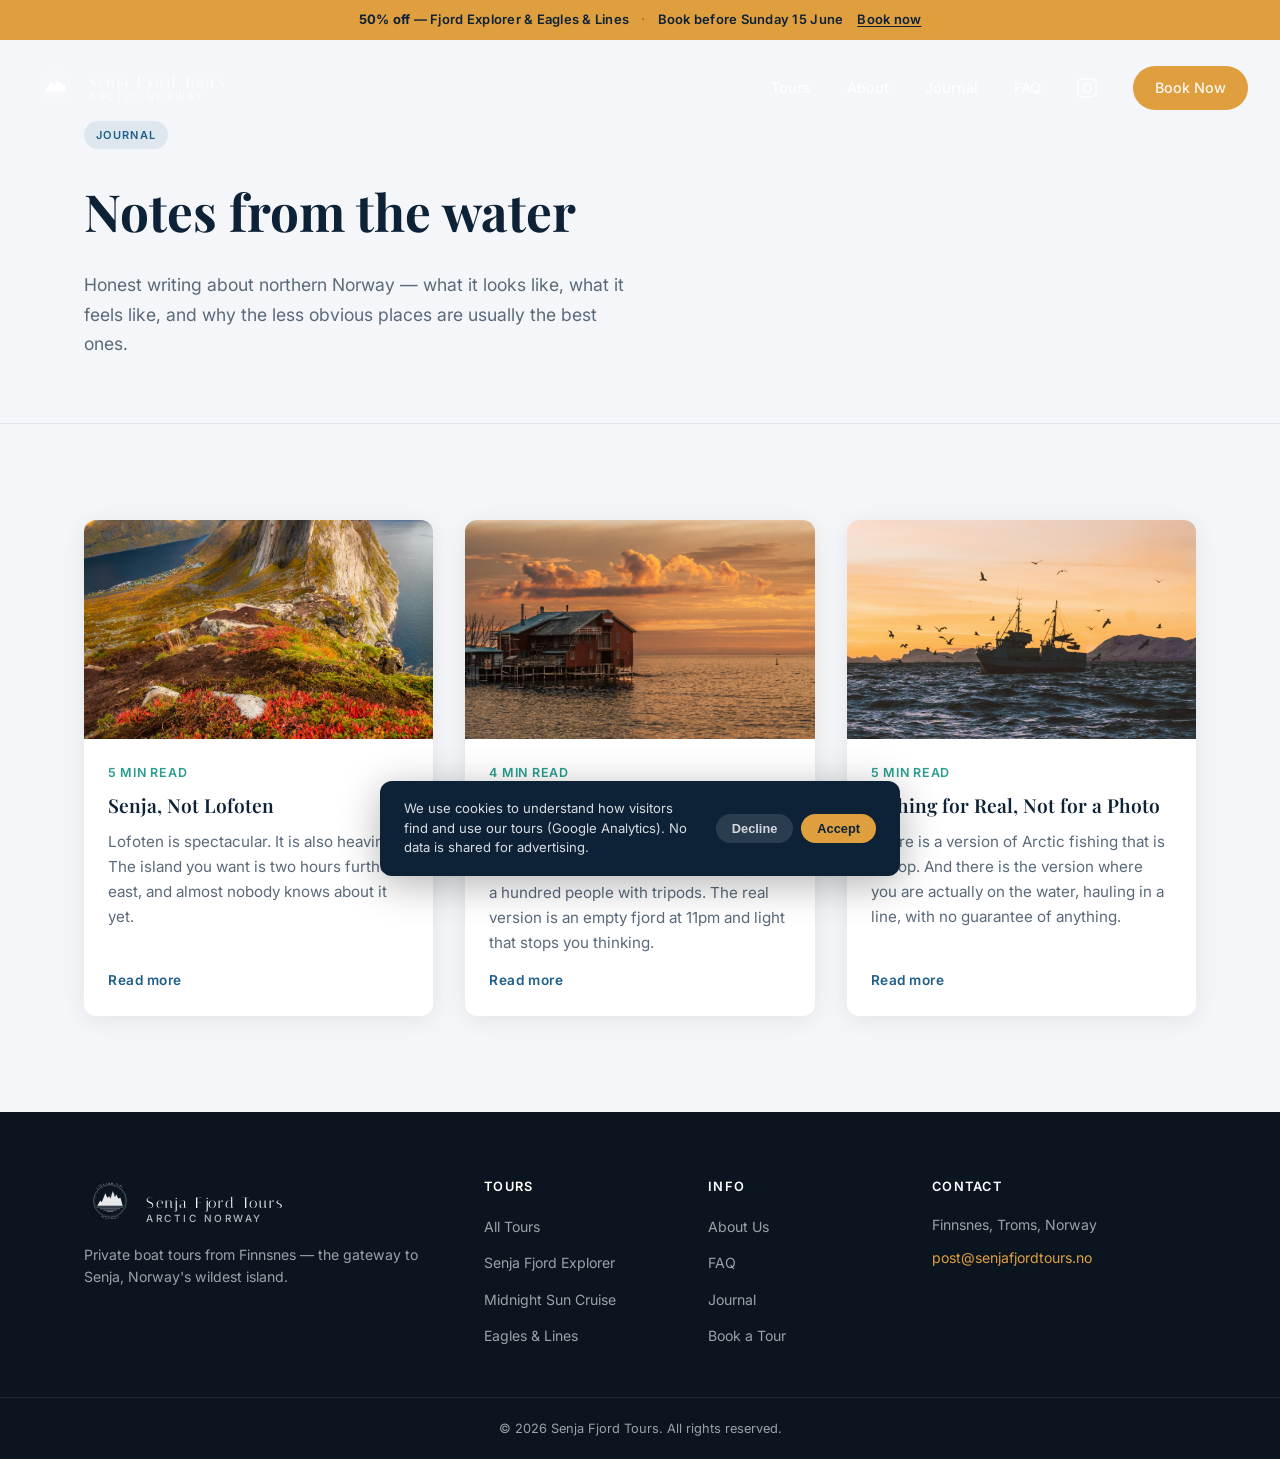
==== blog/index.html @ 126240e9 "CAMPAIGN" ====
<!DOCTYPE html>
<html lang="en">
<head>
  <meta charset="UTF-8" />
  <meta name="viewport" content="width=device-width, initial-scale=1.0" />

  <script async src="https://www.googletagmanager.com/gtag/js?id=G-XXXXXXXXXX"></script>
  <script>
    window.dataLayer = window.dataLayer || [];
    function gtag(){dataLayer.push(arguments);}
    gtag('consent', 'default', { analytics_storage: 'denied' });
    gtag('js', new Date());
    gtag('config', 'G-XXXXXXXXXX');
    gtag('config', 'AW-18098716956');
  </script>

  <title>Journal — Senja Fjord Tours</title>
  <meta name="description" content="Notes from the water. Honest writing about northern Norway — what it looks like, what it feels like, and why the less obvious places are often the best ones." />
  <link rel="canonical" href="https://www.senjafjordtours.no/blog/" />

  <meta property="og:type"        content="website" />
  <meta property="og:site_name"   content="Senja Fjord Tours" />
  <meta property="og:url"         content="https://www.senjafjordtours.no/blog/" />
  <meta property="og:title"       content="Journal — Senja Fjord Tours" />
  <meta property="og:description" content="Notes from the water. Honest writing about northern Norway and why the less obvious places are often the best ones." />
  <meta property="og:image"       content="https://www.senjafjordtours.no/images/samuele-bertoli-p_Hf6WlgKEE-unsplash.jpg" />

  <script type="application/ld+json">
  {
    "@context": "https://schema.org",
    "@graph": [
      {
        "@type": "Blog",
        "name": "Senja Fjord Tours Journal",
        "description": "Notes from the water. Honest writing about northern Norway — what it looks like, what it feels like, and why the less obvious places are often the best ones.",
        "url": "https://www.senjafjordtours.no/blog/",
        "publisher": { "@type": "Organization", "name": "Senja Fjord Tours", "url": "https://www.senjafjordtours.no", "logo": { "@type": "ImageObject", "url": "https://www.senjafjordtours.no/images/logo_assets/logo_emblem.png" } }
      },
      {
        "@type": "WebPage",
        "url": "https://www.senjafjordtours.no/blog/",
        "name": "Journal — Senja Fjord Tours",
        "datePublished": "2026-06-05",
        "dateModified": "2026-06-05"
      },
      {
        "@type": "BreadcrumbList",
        "itemListElement": [
          { "@type": "ListItem", "position": 1, "name": "Home", "item": "https://www.senjafjordtours.no/" },
          { "@type": "ListItem", "position": 2, "name": "Journal" }
        ]
      }
    ]
  }
  </script>

  <link rel="icon" href="../images/logo_assets/logo_emblem.png" type="image/png" />
  <link rel="apple-touch-icon" href="../images/logo_assets/logo_emblem.png" />
  <link rel="preconnect" href="https://fonts.googleapis.com" />
  <link rel="preconnect" href="https://fonts.gstatic.com" crossorigin />
  <link href="https://fonts.googleapis.com/css2?family=Italiana&family=Playfair+Display:ital,wght@0,400;0,600;0,700;1,400&family=Inter:wght@300;400;500;600&display=swap" rel="stylesheet" />
  <link rel="stylesheet" href="../css/style.css" />
</head>
<body>

  <!-- CAMPAIGN: remove after 15 June 2026 -->
  <div class="campaign-bar">
    <span><strong>50% off</strong> — Fjord Explorer &amp; Eagles &amp; Lines</span>
    <span class="sep">·</span>
    <span class="campaign-bar__detail">Book before Sunday 15 June</span>
    <a href="/#book">Book now</a>
  </div>
  <!-- /CAMPAIGN -->
  <header class="nav" id="nav">
    <a href="/" class="nav__brand" aria-label="Senja Fjord Tours — home">
      <span class="nav__logo" aria-hidden="true"></span>
      <span class="nav__logo-wordmark" aria-hidden="true">Senja Fjord Tours<span>Arctic Norway</span></span>
    </a>
    <nav class="nav__menu" id="navMenu">
      <a href="/#tours">Tours</a>
      <a href="/#about">About</a>
      <a href="/blog/">Journal</a>
      <a href="/#faq">FAQ</a>
      <a href="https://www.instagram.com/senjafjordtours" target="_blank" rel="noopener" class="nav__social" aria-label="Senja Fjord Tours on Instagram">
        <svg viewBox="0 0 24 24" fill="currentColor" width="20" height="20" aria-hidden="true"><path d="M12 2.163c3.204 0 3.584.012 4.85.07 3.252.148 4.771 1.691 4.919 4.919.058 1.265.069 1.645.069 4.849 0 3.205-.012 3.584-.069 4.849-.149 3.225-1.664 4.771-4.919 4.919-1.266.058-1.644.07-4.85.07-3.204 0-3.584-.012-4.849-.07-3.26-.149-4.771-1.699-4.919-4.92-.058-1.265-.07-1.644-.07-4.849 0-3.204.013-3.583.07-4.849.149-3.227 1.664-4.771 4.919-4.919 1.266-.057 1.645-.069 4.849-.069zm0-2.163c-3.259 0-3.667.014-4.947.072-4.358.2-6.78 2.618-6.98 6.98-.059 1.281-.073 1.689-.073 4.948 0 3.259.014 3.668.072 4.948.2 4.358 2.618 6.78 6.98 6.98 1.281.058 1.689.072 4.948.072 3.259 0 3.668-.014 4.948-.072 4.354-.2 6.782-2.618 6.979-6.98.059-1.28.073-1.689.073-4.948 0-3.259-.014-3.667-.072-4.947-.196-4.354-2.617-6.78-6.979-6.98-1.281-.059-1.69-.073-4.949-.073zm0 5.838c-3.403 0-6.162 2.759-6.162 6.162s2.759 6.163 6.162 6.163 6.162-2.759 6.162-6.163c0-3.403-2.759-6.162-6.162-6.162zm0 10.162c-2.209 0-4-1.79-4-4 0-2.209 1.791-4 4-4s4 1.791 4 4c0 2.21-1.791 4-4 4zm6.406-11.845c-.796 0-1.441.645-1.441 1.44s.645 1.44 1.441 1.44c.795 0 1.439-.645 1.439-1.44s-.644-1.44-1.439-1.44z"/></svg>
      </a>
      <a href="/#book" class="btn btn--nav">Book Now</a>
    </nav>
    <button class="nav__toggle" id="navToggle" aria-label="Toggle menu">
      <span></span><span></span><span></span>
    </button>
  </header>

  <section class="blog-index-hero">
    <div class="container">
      <span class="tag">Journal</span>
      <h1 class="blog-index-hero__title">Notes from the water</h1>
      <p class="blog-index-hero__sub">Honest writing about northern Norway — what it looks like, what it feels like, and why the less obvious places are usually the best ones.</p>
    </div>
  </section>

  <section class="blog-index section">
    <div class="container">
      <div class="blog-grid">

        <article class="blog-card">
          <a href="/blog/senja-not-lofoten/" class="blog-card__img-wrap">
            <img src="../images/samuele-bertoli-p_Hf6WlgKEE-unsplash.jpg" alt="Segla mountain rising from the Senja fjord — dramatic and entirely uncrowded" class="blog-card__img" loading="lazy" />
          </a>
          <div class="blog-card__body">
            <span class="blog-card__meta">5 min read</span>
            <h2 class="blog-card__title"><a href="/blog/senja-not-lofoten/">Senja, Not Lofoten</a></h2>
            <p class="blog-card__excerpt">Lofoten is spectacular. It is also heaving. The island you want is two hours further east, and almost nobody knows about it yet.</p>
            <a href="/blog/senja-not-lofoten/" class="blog-card__link">Read more</a>
          </div>
        </article>

        <article class="blog-card">
          <a href="/blog/midnight-sun-on-the-water/" class="blog-card__img-wrap">
            <img src="../images/felix-bacher-Tv_gr3_oB0E-unsplash.jpg" alt="Golden midnight sun light over a harbour and calm fjord" class="blog-card__img" loading="lazy" />
          </a>
          <div class="blog-card__body">
            <span class="blog-card__meta">4 min read</span>
            <h2 class="blog-card__title"><a href="/blog/midnight-sun-on-the-water/">The Midnight Sun Nobody's Photographing</a></h2>
            <p class="blog-card__excerpt">The famous version is a hotel rooftop and a hundred people with tripods. The real version is an empty fjord at 11pm and light that stops you thinking.</p>
            <a href="/blog/midnight-sun-on-the-water/" class="blog-card__link">Read more</a>
          </div>
        </article>

        <article class="blog-card">
          <a href="/blog/fishing-for-real/" class="blog-card__img-wrap">
            <img src="../images/knut-troim-gwbjoBpUIy8-unsplash.jpg" alt="Fishing boat on the Arctic water at a vivid orange sunset" class="blog-card__img" loading="lazy" />
          </a>
          <div class="blog-card__body">
            <span class="blog-card__meta">5 min read</span>
            <h2 class="blog-card__title"><a href="/blog/fishing-for-real/">Fishing for Real, Not for a Photo</a></h2>
            <p class="blog-card__excerpt">There is a version of Arctic fishing that is a prop. And there is the version where you are actually on the water, hauling in a line, with no guarantee of anything.</p>
            <a href="/blog/fishing-for-real/" class="blog-card__link">Read more</a>
          </div>
        </article>

      </div>
    </div>
  </section>

  <footer class="footer">
    <div class="container footer__inner">
      <div class="footer__brand">
        <a href="/" class="nav__brand" aria-label="Senja Fjord Tours — home">
          <span class="footer__logo" aria-hidden="true"></span>
          <span class="nav__logo-wordmark" aria-hidden="true">Senja Fjord Tours<span>Arctic Norway</span></span>
        </a>
        <p>Private boat tours from Finnsnes — the gateway to Senja, Norway's wildest island.</p>
      </div>
      <div class="footer__links">
        <h4>Tours</h4>
        <ul>
          <li><a href="/#tours">All Tours</a></li>
          <li><a href="/senja-fjord-explorer/">Senja Fjord Explorer</a></li>
                    <li><a href="/midnight-sun-cruise/">Midnight Sun Cruise</a></li>
                    <li><a href="/eagles-and-lines/">Eagles &amp; Lines</a></li>
        </ul>
      </div>
      <div class="footer__links">
        <h4>Info</h4>
        <ul>
          <li><a href="/#about">About Us</a></li>
          <li><a href="/#faq">FAQ</a></li>
          <li><a href="/blog/">Journal</a></li>
          <li><a href="/#book">Book a Tour</a></li>
        </ul>
      </div>
      <div class="footer__contact">
        <h4>Contact</h4>
        <p>Finnsnes, Troms, Norway</p>
        <a href="mailto:post@senjafjordtours.no">post@senjafjordtours.no</a>
      </div>
    </div>
    <div class="footer__bottom">
      <p>&copy; 2026 Senja Fjord Tours. All rights reserved.</p>
    </div>
  </footer>

  <script src="../js/main.js"></script>
</body>
</html>
---- css/style.css ----
/* ── Reset & Base ─────────────────────────────────────────────── */
*, *::before, *::after { box-sizing: border-box; margin: 0; padding: 0; }

:root {
  --navy-deep:   #0d2137;
  --blue-mid:    #1e5f8a;
  --teal:        #2a9d8f;
  --amber:       #e09f3e;
  --amber-dark:  #b87a20;
  --bg:          #f4f6f9;
  --bg-dark:     #0a1520;
  --text:        #1a1f2e;
  --text-muted:  #5a6a7a;
  --white:       #ffffff;
  --border:      #dde4eb;

  --font-serif: 'Playfair Display', Georgia, serif;
  --font-sans:  'Inter', system-ui, sans-serif;

  --radius: 12px;
  --radius-sm: 8px;
  --shadow: 0 4px 24px rgba(0,0,0,.08);
  --shadow-lg: 0 12px 48px rgba(0,0,0,.14);

  --nav-h: 96px;
}

html { scroll-behavior: smooth; }

body {
  font-family: var(--font-sans);
  font-size: 16px;
  line-height: 1.65;
  color: var(--text);
  background: var(--bg);
  overflow-x: hidden;
}

img { display: block; max-width: 100%; height: auto; }
a { color: inherit; text-decoration: none; }
ul { list-style: none; }

.container {
  max-width: 1160px;
  margin: 0 auto;
  padding: 0 24px;
}

.section { padding: 96px 0; }

/* ── Typography helpers ──────────────────────────────────────── */
.tag {
  display: inline-block;
  font-size: 11px;
  font-weight: 600;
  letter-spacing: .12em;
  text-transform: uppercase;
  color: var(--blue-mid);
  background: rgba(30,95,138,.1);
  padding: 5px 12px;
  border-radius: 100px;
  margin-bottom: 16px;
}

.tag--light {
  color: rgba(255,255,255,.9);
  background: rgba(255,255,255,.15);
  backdrop-filter: blur(4px);
}

.section-title {
  font-family: var(--font-serif);
  font-size: clamp(2rem, 4vw, 2.8rem);
  font-weight: 700;
  line-height: 1.2;
  color: var(--navy-deep);
  margin-bottom: 20px;
}

.section-sub {
  font-size: 1.05rem;
  color: var(--text-muted);
  max-width: 520px;
}

.section-header {
  text-align: center;
  margin-bottom: 56px;
}

.section-header .section-sub { margin: 0 auto; }

/* ── Buttons ─────────────────────────────────────────────────── */
.btn {
  display: inline-flex;
  align-items: center;
  gap: 8px;
  padding: 14px 28px;
  border-radius: 100px;
  font-family: var(--font-sans);
  font-size: .9rem;
  font-weight: 600;
  cursor: pointer;
  border: none;
  transition: transform .2s, box-shadow .2s, background .2s, color .2s;
  white-space: nowrap;
}

.btn:hover { transform: translateY(-2px); }

.btn--primary {
  background: var(--amber);
  color: var(--navy-deep);
  box-shadow: 0 4px 20px rgba(224,159,62,.35);
}

.btn--primary:hover {
  background: var(--amber-dark);
  box-shadow: 0 8px 28px rgba(224,159,62,.45);
}

.btn--ghost {
  background: rgba(255,255,255,.15);
  color: var(--white);
  border: 1.5px solid rgba(255,255,255,.4);
  backdrop-filter: blur(4px);
}

.btn--ghost:hover { background: rgba(255,255,255,.25); }

.btn--nav {
  background: var(--amber);
  color: var(--navy-deep);
  padding: 10px 22px;
  font-size: .85rem;
}

.btn--nav:hover { background: var(--amber-dark); transform: none; }

.btn--sm {
  padding: 9px 20px;
  font-size: .82rem;
  background: var(--navy-deep);
  color: var(--white);
}

.btn--sm:hover { background: var(--blue-mid); }

.btn--full { width: 100%; justify-content: center; }

.btn--outline {
  background: transparent;
  border: 1.5px solid var(--navy-deep);
  color: var(--navy-deep);
}

.btn--outline:hover {
  background: var(--navy-deep);
  color: var(--white);
}

/* ── Campaign bar — REMOVE AFTER 15 June 2026 ───────────────── */
.campaign-bar {
  position: fixed;
  top: 0; left: 0; right: 0;
  z-index: 101;
  background: var(--amber);
  color: var(--navy-deep);
  text-align: center;
  padding: 0 20px;
  height: 40px;
  display: flex;
  align-items: center;
  justify-content: center;
  gap: 6px;
  font-size: 0.8125rem;
  font-weight: 600;
  letter-spacing: 0.02em;
}
.campaign-bar a { color: inherit; text-decoration: underline; text-underline-offset: 2px; margin-left: 8px; }
.campaign-bar .sep { opacity: 0.35; margin: 0 6px; }
@media (max-width: 600px) {
  .campaign-bar .campaign-bar__detail { display: none; }
}
.price--was { text-decoration: line-through; opacity: 0.45; margin-right: 4px; font-size: 0.875em; }
/* /Campaign bar */

/* ── Navigation ──────────────────────────────────────────────── */
.nav {
  position: fixed;
  top: 40px; left: 0; right: 0; /* CAMPAIGN: revert top to 0 after 15 June 2026 */
  z-index: 100;
  height: var(--nav-h);
  display: flex;
  align-items: center;
  justify-content: space-between;
  padding: 0 32px;
  transition: background .3s, box-shadow .3s;
}

.nav.scrolled {
  background: rgba(244,246,249,.95);
  backdrop-filter: blur(12px);
  box-shadow: 0 1px 0 var(--border);
}

.nav__brand {
  display: flex;
  align-items: center;
  gap: 10px;
  text-decoration: none;
}

.nav__logo {
  display: block;
  width: 46px;
  height: 46px;
  background: url('../images/logo_assets/logo_emblem_transparent.svg') no-repeat center center;
  background-size: contain;
  overflow: hidden;
  flex-shrink: 0;
  /* White on dark transparent nav */
  filter: brightness(0) invert(1);
  transition: filter .3s;
}

.nav__logo-wordmark {
  display: block;
  font-family: 'Italiana', 'Playfair Display', serif;
  font-size: 15px;
  letter-spacing: 0.12em;
  line-height: 1.15;
  color: #fff;
  transition: color .3s;
  white-space: nowrap;
}

.nav__logo-wordmark span {
  display: block;
  font-size: 10px;
  letter-spacing: 0.25em;
  opacity: 0.7;
  font-family: 'Inter', sans-serif;
  font-weight: 500;
  text-transform: uppercase;
}

/* Scrolled: show emblem in brand colour, wordmark in navy */
.nav.scrolled .nav__logo {
  filter: none;
}

.nav.scrolled .nav__logo-wordmark {
  color: var(--navy-deep);
}

.footer__logo {
  display: block;
  width: 52px;
  height: 52px;
  background: url('../images/logo_assets/logo_emblem_transparent.svg') no-repeat center center;
  background-size: contain;
  overflow: hidden;
  margin-bottom: 16px;
  /* White on dark footer */
  filter: brightness(0) invert(1);
  opacity: 0.9;
}

.nav__menu {
  display: flex;
  align-items: center;
  gap: 36px;
}

.nav__menu a {
  font-size: .9rem;
  font-weight: 500;
  color: rgba(255,255,255,.9);
  transition: color .2s;
}

.nav.scrolled .nav__menu a { color: var(--text); }

.nav__menu a:hover { color: var(--amber); }
.nav.scrolled .nav__menu a:hover { color: var(--blue-mid); }

/* ── Inline SVG icons ────────────────────────────────────────── */
svg.icon {
  display: inline-block;
  vertical-align: middle;
  position: relative;
  top: -1px;
  flex-shrink: 0;
}

.nav__social {
  display: flex;
  align-items: center;
  opacity: .8;
  transition: opacity .2s;
}
.nav__social:hover { opacity: 1; color: var(--amber) !important; }

.nav__toggle {
  display: none;
  flex-direction: column;
  gap: 5px;
  background: none;
  border: none;
  cursor: pointer;
  padding: 4px;
}

.nav__toggle span {
  display: block;
  width: 24px;
  height: 2px;
  background: var(--white);
  border-radius: 2px;
  transition: background .3s;
}

.nav.scrolled .nav__toggle span { background: var(--text); }

/* ── Hero ────────────────────────────────────────────────────── */
.hero {
  position: relative;
  height: 100vh;
  min-height: 640px;
  display: flex;
  align-items: center;
}

.hero__bg {
  position: absolute;
  inset: 0;
}

.hero__img {
  width: 100%;
  height: 100%;
  object-fit: cover;
  object-position: center 40%;
}

.hero__overlay {
  position: absolute;
  inset: 0;
  background: linear-gradient(
    135deg,
    rgba(8,20,38,.76) 0%,
    rgba(8,20,38,.42) 60%,
    transparent 100%
  );
}

.hero__content {
  position: relative;
  z-index: 1;
  padding: 0 32px;
  max-width: 680px;
  margin-left: max(32px, calc(50vw - 580px));
}

.hero__title {
  font-family: var(--font-serif);
  font-size: clamp(2.8rem, 6vw, 5rem);
  font-weight: 700;
  line-height: 1.1;
  color: var(--white);
  margin-bottom: 20px;
}

.hero__sub {
  font-size: 1.1rem;
  color: rgba(255,255,255,.82);
  margin-bottom: 36px;
  max-width: 480px;
  line-height: 1.7;
}

.hero__actions { display: flex; gap: 14px; flex-wrap: wrap; }

.hero__scroll {
  position: absolute;
  bottom: 40px;
  left: 50%;
  transform: translateX(-50%);
  display: flex;
  flex-direction: column;
  align-items: center;
  gap: 8px;
  color: rgba(255,255,255,.6);
  font-size: .7rem;
  letter-spacing: .12em;
  text-transform: uppercase;
  z-index: 1;
}

.hero__scroll-line {
  width: 1px;
  height: 48px;
  background: linear-gradient(to bottom, rgba(255,255,255,.5), transparent);
  animation: scrollPulse 2s ease-in-out infinite;
}

@keyframes scrollPulse {
  0%, 100% { opacity: 1; transform: scaleY(1); }
  50% { opacity: .4; transform: scaleY(.6); }
}

/* ── About ───────────────────────────────────────────────────── */
.about { background: var(--white); }

.about__grid {
  display: grid;
  grid-template-columns: 1fr 1fr;
  gap: 80px;
  align-items: center;
}

.about__images {
  position: relative;
  padding-bottom: 32px;
  padding-right: 32px;
}

.about__badge {
  position: absolute;
  top: 24px;
  left: -16px;
  background: var(--amber);
  color: var(--navy-deep);
  border-radius: var(--radius-sm);
  padding: 12px 18px;
  box-shadow: var(--shadow);
}

.about__badge-num {
  display: block;
  font-weight: 700;
  font-size: 1rem;
}

.about__badge-label {
  display: block;
  font-size: .75rem;
  opacity: .8;
}

.about__text p {
  color: var(--text-muted);
  margin-bottom: 16px;
}

.about__list {
  list-style: none;
  padding: 0;
  margin: 0 0 28px;
  display: flex;
  flex-direction: column;
  gap: 12px;
}

.about__list li {
  display: flex;
  align-items: flex-start;
  gap: 12px;
  font-size: .95rem;
  color: var(--text-muted);
  line-height: 1.55;
}

.about__list li::before {
  content: '';
  flex-shrink: 0;
  width: 7px;
  height: 7px;
  border-radius: 50%;
  background: var(--amber);
  margin-top: 7px;
}

.stats {
  display: flex;
  gap: 32px;
  margin-top: 40px;
  padding-top: 32px;
  border-top: 1px solid var(--border);
}

.stat__num {
  display: block;
  font-family: var(--font-serif);
  font-size: 2.4rem;
  font-weight: 700;
  color: var(--navy-deep);
  line-height: 1;
}

.stat__label {
  display: block;
  font-size: .8rem;
  color: var(--text-muted);
  margin-top: 4px;
  text-transform: uppercase;
  letter-spacing: .08em;
}

/* ── About slideshow ─────────────────────────────────────────── */
.about__slideshow {
  position: relative;
  width: 100%;
  height: 420px;
  border-radius: var(--radius);
  overflow: hidden;
  box-shadow: var(--shadow-lg);
}

.about__slideshow img {
  position: absolute;
  inset: 0;
  width: 100%;
  height: 100%;
  object-fit: cover;
  opacity: 0;
  animation: aboutSlide 16s infinite;
}

.about__slideshow img:nth-child(1) { animation-delay: 0s; }
.about__slideshow img:nth-child(2) { animation-delay: 4s; }
.about__slideshow img:nth-child(3) { animation-delay: 8s; }
.about__slideshow img:nth-child(4) { animation-delay: 12s; }

@keyframes aboutSlide {
  0%,  4%  { opacity: 0; }
  10%, 22% { opacity: 1; }
  28%, 100% { opacity: 0; }
}

/* ── Tours ───────────────────────────────────────────────────── */
.tours { background: var(--bg); }

.tours__filters {
  display: flex;
  gap: 8px;
  flex-wrap: wrap;
  justify-content: center;
  margin-bottom: 48px;
}

.filter {
  padding: 8px 20px;
  min-height: 44px;
  border-radius: 100px;
  border: 1.5px solid var(--border);
  background: var(--white);
  font-family: var(--font-sans);
  font-size: .85rem;
  font-weight: 500;
  color: var(--text-muted);
  cursor: pointer;
  transition: all .2s;
}

.filter:hover { border-color: var(--blue-mid); color: var(--blue-mid); }

.filter.active {
  background: var(--navy-deep);
  border-color: var(--navy-deep);
  color: var(--white);
}

.tours__grid {
  display: grid;
  grid-template-columns: repeat(2, 1fr);
  gap: 28px;
}

/* 5th card spans both columns, constrained to half-width and centred */
.tour-card--wide {
  grid-column: 1 / -1;
  max-width: calc(50% - 14px);
  margin: 0 auto;
  width: 100%;
}

.tour-card {
  background: var(--white);
  border-radius: var(--radius);
  overflow: hidden;
  box-shadow: var(--shadow);
  transition: transform .3s, box-shadow .3s, opacity .3s;
}

.tour-card:hover {
  transform: translateY(-6px);
  box-shadow: var(--shadow-lg);
}

.tour-card.hidden { display: none; }

.tour-card__img-wrap {
  position: relative;
  overflow: hidden;
  height: 220px;
}

.tour-card__img {
  width: 100%;
  height: 100%;
  object-fit: cover;
  transition: transform .5s ease;
}

.tour-card:hover .tour-card__img { transform: scale(1.05); }

.tour-card__badge {
  position: absolute;
  top: 14px;
  left: 14px;
  font-size: .72rem;
  font-weight: 600;
  letter-spacing: .08em;
  text-transform: uppercase;
  padding: 4px 10px;
  border-radius: 100px;
}

.tour-card__badge--fjord {
  background: rgba(13,33,55,.85);
  color: var(--white);
}

.tour-card__badge--fishing {
  background: rgba(42,157,143,.85);
  color: var(--white);
}

.tour-card__badge--seasonal {
  background: rgba(224,159,62,.9);
  color: var(--navy-deep);
}

.tour-card__body { padding: 20px 22px 22px; }

.tour-card__meta {
  display: flex;
  align-items: center;
  gap: 10px;
  margin-bottom: 10px;
  flex-wrap: wrap;
}

.difficulty {
  font-size: .72rem;
  font-weight: 600;
  letter-spacing: .06em;
  text-transform: uppercase;
  padding: 3px 9px;
  border-radius: 100px;
}

.difficulty--easy   { background: #cff4fc; color: #0c4a6e; }
.difficulty--medium { background: #fff3cd; color: #7d4e00; }
.difficulty--seasonal { background: #fde8d8; color: #7d3a00; }

.tour-card__duration,
.tour-card__dist {
  font-size: .8rem;
  color: var(--text-muted);
}

.tour-card__title {
  font-family: var(--font-serif);
  font-size: 1.25rem;
  font-weight: 600;
  color: var(--navy-deep);
  margin-bottom: 8px;
  line-height: 1.3;
}
.tour-card__title-link {
  color: inherit;
  text-decoration: none;
}
.tour-card__title-link:hover { text-decoration: underline; }

.tour-card__desc {
  font-size: .88rem;
  color: var(--text-muted);
  line-height: 1.6;
  margin-bottom: 18px;
}

.tour-card__footer {
  display: flex;
  align-items: flex-start;
  justify-content: space-between;
  padding-top: 16px;
  border-top: 1px solid var(--border);
}

.tour-card__price {
  font-size: 1rem;
  font-weight: 600;
  color: var(--navy-deep);
}

.tour-card__price em {
  font-style: normal;
  font-size: .78rem;
  font-weight: 400;
  color: var(--text-muted);
}

.tour-card__group-note {
  display: block;
  font-size: .72rem;
  font-weight: 400;
  color: var(--text-muted);
  margin-top: 4px;
}

.tour-card__group-note a {
  color: var(--blue-mid);
  text-decoration: underline;
  text-underline-offset: 2px;
}

.tour-card__actions { display: flex; gap: 8px; }

/* ── Gallery strip ───────────────────────────────────────────── */
.gallery {
  overflow: hidden;
  height: 280px;
}

.gallery__track {
  display: flex;
  height: 100%;
  gap: 4px;
}

.gallery__track img {
  flex: 1;
  height: 100%;
  object-fit: cover;
  transition: flex .5s ease;
  min-width: 0;
}

.gallery__track img:hover { flex: 2.5; }

/* ── Booking ─────────────────────────────────────────────────── */
.book { background: var(--white); }

.book__grid {
  display: grid;
  grid-template-columns: 1fr 1.4fr;
  gap: 80px;
  align-items: start;
}

.book__info p {
  color: var(--text-muted);
  margin-bottom: 28px;
}

.book__includes {
  display: flex;
  flex-direction: column;
  gap: 12px;
}

.book__includes li {
  font-size: .9rem;
  color: var(--text);
}

.book__includes a {
  color: var(--blue-mid);
  text-decoration: underline;
  text-underline-offset: 2px;
}

/* ── Form ────────────────────────────────────────────────────── */
.book__form {
  background: var(--bg);
  border-radius: var(--radius);
  padding: 36px 32px;
  box-shadow: var(--shadow);
}

.form-row {
  display: grid;
  grid-template-columns: 1fr 1fr;
  gap: 16px;
  margin-bottom: 16px;
}

.form-group {
  display: flex;
  flex-direction: column;
  gap: 6px;
}

.form-group--full { margin-bottom: 16px; }

label {
  font-size: .82rem;
  font-weight: 600;
  color: var(--navy-deep);
  letter-spacing: .03em;
}

input, select, textarea {
  font-family: var(--font-sans);
  font-size: .9rem;
  color: var(--text);
  background: var(--white);
  border: 1.5px solid var(--border);
  border-radius: var(--radius-sm);
  padding: 10px 14px;
  outline: none;
  transition: border-color .2s, box-shadow .2s;
  width: 100%;
}

input:focus, select:focus, textarea:focus {
  border-color: var(--blue-mid);
  box-shadow: 0 0 0 3px rgba(30,95,138,.12);
}

.input--error {
  border-color: #c0392b !important;
  box-shadow: 0 0 0 3px rgba(192,57,43,.12) !important;
}

.field-error {
  display: block;
  font-size: .75rem;
  color: #c0392b;
  margin-top: 4px;
  min-height: 1.1em;
}

textarea { resize: vertical; }

.book__form .btn--primary { margin-top: 8px; }

.form__note {
  text-align: center;
  font-size: .78rem;
  color: var(--text-muted);
  margin-top: 10px;
}

.book__form-wrap { position: relative; }

.form__confirm {
  display: flex;
  flex-direction: column;
  align-items: center;
  justify-content: center;
  text-align: center;
  background: var(--bg);
  border-radius: var(--radius);
  padding: 64px 40px;
  box-shadow: var(--shadow);
  min-height: 420px;
  animation: fadeUp .5s ease both;
}

@keyframes fadeUp {
  from { opacity: 0; transform: translateY(16px); }
  to   { opacity: 1; transform: translateY(0); }
}

.form__confirm-icon {
  width: 80px;
  height: 80px;
  border-radius: 50%;
  background: #cff4fc;
  color: var(--navy-deep);
  font-size: 2.2rem;
  display: flex;
  align-items: center;
  justify-content: center;
  margin-bottom: 28px;
}

.form__confirm h3 {
  font-family: var(--font-serif);
  font-size: 2rem;
  color: var(--navy-deep);
  margin-bottom: 16px;
}

.form__confirm p {
  font-size: 1rem;
  color: var(--text-muted);
  max-width: 360px;
  line-height: 1.7;
  margin-bottom: 12px;
}

.form__confirm-email { font-size: .88rem; }
.form__confirm-email a { color: var(--blue-mid); font-weight: 500; }

/* ── Thank-you page ──────────────────────────────────────────── */
.thankyou {
  min-height: calc(100vh - var(--nav-h) - 260px);
  display: flex;
  align-items: center;
  padding: 80px 0;
}

.thankyou__inner {
  display: flex;
  flex-direction: column;
  align-items: center;
  text-align: center;
  max-width: 520px;
  margin: 0 auto;
  animation: fadeUp .5s ease both;
}

.thankyou__icon {
  width: 80px;
  height: 80px;
  border-radius: 50%;
  background: #cff4fc;
  color: var(--navy-deep);
  font-size: 2.2rem;
  display: flex;
  align-items: center;
  justify-content: center;
  margin-bottom: 28px;
}

.thankyou__title {
  font-family: var(--font-serif);
  font-size: clamp(2rem, 4vw, 2.8rem);
  color: var(--navy-deep);
  margin-bottom: 20px;
}

.thankyou__body {
  font-size: 1rem;
  color: var(--text-muted);
  line-height: 1.7;
  margin-bottom: 12px;
}

.thankyou__email {
  font-size: .88rem;
  color: var(--text-muted);
  margin-bottom: 36px;
}

.thankyou__email a { color: var(--blue-mid); font-weight: 500; }

/* ── FAQ ─────────────────────────────────────────────────────── */
.faq__list {
  max-width: 760px;
  margin: 0 auto;
  display: flex;
  flex-direction: column;
  gap: 12px;
}

.faq__item {
  border: 1px solid var(--border);
  border-radius: var(--radius-sm);
  overflow: hidden;
}

.faq__question {
  display: flex;
  justify-content: space-between;
  align-items: center;
  padding: 18px 24px;
  font-weight: 600;
  font-size: .95rem;
  color: var(--text);
  cursor: pointer;
  list-style: none;
  gap: 16px;
}

.faq__question::-webkit-details-marker { display: none; }

.faq__question::after {
  content: '+';
  font-size: 1.3rem;
  font-weight: 300;
  color: var(--blue-mid);
  flex-shrink: 0;
  transition: transform .2s;
}

.faq__item[open] .faq__question::after { transform: rotate(45deg); }

.faq__answer {
  padding: 0 24px 18px;
  color: var(--text-muted);
  font-size: .9rem;
  line-height: 1.65;
  margin: 0;
}

/* ── Footer ──────────────────────────────────────────────────── */
.footer {
  background: var(--bg-dark);
  color: rgba(255,255,255,.6);
}

.footer__inner {
  display: grid;
  grid-template-columns: 2fr 1fr 1fr 1.5fr;
  gap: 48px;
  padding-top: 64px;
  padding-bottom: 48px;
}

.footer__brand p { font-size: .88rem; line-height: 1.6; }

.footer__links h4,
.footer__contact h4 {
  color: var(--white);
  font-size: .8rem;
  font-weight: 600;
  letter-spacing: .1em;
  text-transform: uppercase;
  margin-bottom: 16px;
}

.footer__links ul { display: flex; flex-direction: column; gap: 10px; }
.footer__links a { font-size: .88rem; transition: color .2s; }
.footer__links a:hover { color: var(--amber); }

.footer__contact p { font-size: .88rem; margin-bottom: 8px; }
.footer__contact a { color: var(--amber); font-size: .88rem; }

.footer__social {
  display: flex;
  flex-direction: column;
  gap: 10px;
  margin-top: 14px;
}

.footer__social-link {
  display: flex;
  align-items: center;
  gap: 8px;
  opacity: .85;
  transition: opacity .2s;
  color: var(--amber);
  font-size: .88rem;
}
.footer__social-link:hover { opacity: 1; }

.footer__trust {
  list-style: none;
  padding: 0;
  margin: 12px 0 0;
  display: flex;
  flex-direction: column;
  gap: 6px;
}
.footer__trust li { font-size: .8rem; color: rgba(255,255,255,.45); }

.footer__bottom {
  border-top: 1px solid rgba(255,255,255,.08);
  padding: 20px 24px;
  text-align: center;
  font-size: .8rem;
}

/* ── Tour sub-pages ──────────────────────────────────────────── */
.tour-hero {
  position: relative;
  height: 65vh;
  min-height: 400px;
  overflow: hidden;
}

.tour-hero__img {
  width: 100%;
  height: 100%;
  object-fit: cover;
}

.tour-hero__overlay {
  position: absolute;
  inset: 0;
  background: linear-gradient(to bottom, rgba(0,0,0,.15) 0%, rgba(0,0,0,.65) 100%);
}

.tour-hero__content {
  position: absolute;
  bottom: 0;
  left: 0;
  right: 0;
  padding: 40px;
  max-width: 1208px;
  margin: 0 auto;
}

.tour-hero__back {
  display: inline-flex;
  align-items: center;
  gap: 6px;
  color: rgba(255,255,255,.8);
  font-size: .85rem;
  margin-bottom: 20px;
  transition: color .2s;
}
.tour-hero__back:hover { color: var(--amber); }

.tour-hero__badges {
  display: flex;
  gap: 10px;
  margin-bottom: 14px;
}

.tour-hero__title {
  font-family: var(--font-serif);
  font-size: clamp(2.2rem, 5vw, 3.8rem);
  color: var(--white);
  font-weight: 600;
  line-height: 1.15;
}

.tour-page { background: var(--white); }

.tour-page__inner {
  display: grid;
  grid-template-columns: 1fr 320px;
  gap: 64px;
  align-items: start;
  padding: 64px 0;
}

.tour-page__body p {
  color: var(--text-muted);
  line-height: 1.75;
  margin-bottom: 18px;
}

.tour-page__body h3 {
  font-size: .82rem;
  font-weight: 700;
  letter-spacing: .09em;
  text-transform: uppercase;
  color: var(--navy-deep);
  margin: 32px 0 14px;
}

.tour-page__body ul {
  list-style: none;
  padding: 0;
  margin-bottom: 18px;
  display: flex;
  flex-direction: column;
  gap: 10px;
}

.tour-page__body ul li {
  padding-left: 18px;
  position: relative;
  font-size: .93rem;
  color: var(--text-muted);
  line-height: 1.55;
}

.tour-page__body ul li::before {
  content: '';
  position: absolute;
  left: 0;
  top: 9px;
  width: 6px;
  height: 6px;
  border-radius: 50%;
  background: var(--amber);
}

.tour-page__sidebar {
  position: sticky;
  top: calc(var(--nav-h) + 24px);
}

.tour-page__card {
  background: var(--navy-deep);
  border-radius: var(--radius);
  padding: 32px;
  color: var(--white);
}

.tour-page__stats {
  display: flex;
  flex-direction: column;
  gap: 12px;
  margin-bottom: 28px;
  padding-bottom: 28px;
  border-bottom: 1px solid rgba(255,255,255,.12);
}

.tour-page__stat {
  display: flex;
  align-items: center;
  gap: 10px;
  font-size: .9rem;
  color: rgba(255,255,255,.8);
}

.tour-page__price {
  font-family: var(--font-serif);
  font-size: 2rem;
  font-weight: 600;
  margin-bottom: 4px;
}

.tour-page__price em {
  font-size: 1rem;
  font-style: normal;
  opacity: .7;
  font-family: var(--font-sans);
}

.tour-page__price-note {
  font-size: .8rem;
  color: rgba(255,255,255,.55);
  margin-bottom: 24px;
}

.tour-page__gallery {
  display: grid;
  grid-template-columns: repeat(3, 1fr);
  gap: 12px;
  margin-top: 40px;
}

.tour-page__gallery img {
  width: 100%;
  aspect-ratio: 4/3;
  object-fit: cover;
  border-radius: var(--radius-sm);
}

/* ── Modals ──────────────────────────────────────────────────── */
.modal {
  position: fixed;
  inset: 0;
  z-index: 200;
  display: flex;
  align-items: flex-start;
  justify-content: center;
  padding: 24px 16px;
  overflow-y: auto;
}

.modal[hidden] { display: none; }

.modal__backdrop {
  position: fixed;
  inset: 0;
  background: rgba(8, 20, 38, .7);
  backdrop-filter: blur(4px);
  cursor: pointer;
}

.modal__panel {
  position: relative;
  background: var(--white);
  border-radius: var(--radius);
  width: 100%;
  max-width: 760px;
  margin: auto;
  box-shadow: 0 24px 80px rgba(0,0,0,.25);
  overflow: hidden;
  animation: modalIn .3s ease both;
}

@keyframes modalIn {
  from { opacity: 0; transform: translateY(24px) scale(.98); }
  to   { opacity: 1; transform: translateY(0) scale(1); }
}

.modal__close {
  position: absolute;
  top: 16px;
  right: 16px;
  z-index: 10;
  width: 36px;
  height: 36px;
  border-radius: 50%;
  border: none;
  background: rgba(0,0,0,.45);
  color: var(--white);
  font-size: 1.2rem;
  line-height: 1;
  cursor: pointer;
  display: flex;
  align-items: center;
  justify-content: center;
  transition: background .2s;
}

.modal__close:hover { background: rgba(0,0,0,.7); }

.modal__hero {
  position: relative;
  height: 280px;
  overflow: hidden;
}

.modal__hero img {
  width: 100%;
  height: 100%;
  object-fit: cover;
}

.modal__hero--slideshow img {
  position: absolute;
  inset: 0;
  opacity: 0;
  animation: heroSlide 12s infinite;
}

.modal__hero--slideshow img:nth-child(1) { animation-delay: 0s; }
.modal__hero--slideshow img:nth-child(2) { animation-delay: 4s; }
.modal__hero--slideshow img:nth-child(3) { animation-delay: 8s; }

@keyframes heroSlide {
  0%   { opacity: 0; }
  8%   { opacity: 1; }
  33%  { opacity: 1; }
  41%  { opacity: 0; }
  100% { opacity: 0; }
}

.modal__hero-badges {
  position: absolute;
  bottom: 16px;
  left: 20px;
  display: flex;
  gap: 8px;
}

.modal__body { padding: 32px 36px 36px; }

.modal__stats {
  display: flex;
  gap: 20px;
  flex-wrap: wrap;
  padding: 14px 18px;
  background: var(--bg);
  border-radius: var(--radius-sm);
  margin-bottom: 24px;
}

.modal__stat {
  font-size: .85rem;
  color: var(--text-muted);
  display: flex;
  align-items: center;
  gap: 5px;
}

.modal__body h2 {
  font-family: var(--font-serif);
  font-size: 1.9rem;
  color: var(--navy-deep);
  margin-bottom: 16px;
  line-height: 1.2;
}

.modal__body h3 {
  font-family: var(--font-serif);
  font-size: 1.15rem;
  color: var(--navy-deep);
  margin: 24px 0 10px;
}

.modal__list {
  list-style: none;
  padding: 0;
  margin-bottom: 16px;
  display: flex;
  flex-direction: column;
  gap: 8px;
}

.modal__list li {
  padding-left: 18px;
  position: relative;
  font-size: .9rem;
  color: var(--text-muted);
  line-height: 1.55;
}

.modal__list li::before {
  content: '';
  position: absolute;
  left: 0;
  top: 8px;
  width: 6px;
  height: 6px;
  border-radius: 50%;
  background: var(--amber);
}

.modal__gallery {
  display: grid;
  grid-template-columns: repeat(3, 1fr);
  gap: 10px;
  margin: 24px 0;
}

.modal__gallery img {
  width: 100%;
  aspect-ratio: 4/3;
  object-fit: cover;
  border-radius: var(--radius-sm);
}

.modal__footer {
  display: flex;
  align-items: center;
  justify-content: space-between;
  padding-top: 20px;
  border-top: 1px solid var(--border);
  margin-top: 8px;
}

.modal__price {
  font-family: var(--font-serif);
  font-size: 1.6rem;
  font-weight: 600;
  color: var(--navy-deep);
}

.modal__price em {
  font-style: normal;
  font-size: .85rem;
  font-weight: 400;
  color: var(--text-muted);
  font-family: var(--font-sans);
}

/* ── Fade-in animation ───────────────────────────────────────── */
.fade-in {
  opacity: 0;
  transform: translateY(20px);
  transition: opacity .6s ease, transform .6s ease;
}
.fade-in.visible { opacity: 1; transform: none; }

/* ── Cookie banner ───────────────────────────────────────────── */
#cookieBanner {
  position: fixed;
  bottom: 24px;
  left: 50%;
  transform: translateX(-50%);
  z-index: 300;
  background: var(--navy-deep);
  color: rgba(255,255,255,.85);
  border-radius: var(--radius);
  padding: 18px 24px;
  max-width: 520px;
  width: calc(100% - 32px);
  display: flex;
  align-items: center;
  gap: 20px;
  box-shadow: 0 8px 40px rgba(0,0,0,.3);
  transition: opacity .3s, transform .3s;
}

#cookieBanner.cookie--hidden { opacity: 0; transform: translateX(-50%) translateY(16px); pointer-events: none; }

.cookie__text { font-size: .82rem; line-height: 1.5; flex: 1; }

.cookie__actions { display: flex; gap: 8px; flex-shrink: 0; }

.cookie__btn {
  padding: 7px 16px;
  border-radius: 100px;
  font-size: .8rem;
  font-weight: 600;
  border: none;
  cursor: pointer;
}

.cookie__btn--accept { background: var(--amber); color: var(--navy-deep); }
.cookie__btn--decline { background: rgba(255,255,255,.12); color: rgba(255,255,255,.8); }

/* ── Seasonal disclaimer ──────────────────────────────────────── */
.disclaimer {
  background: rgba(224,159,62,.1);
  border-left: 3px solid var(--amber);
  border-radius: 0 var(--radius-sm) var(--radius-sm) 0;
  padding: 14px 18px;
  margin: 24px 0;
  font-size: .88rem;
  color: var(--text-muted);
  line-height: 1.6;
}

/* ── Sticky mobile booking bar (tour sub-pages only) ─────────── */
.mobile-book-bar {
  display: none;
}

@media (max-width: 900px) {
  .mobile-book-bar {
    display: flex;
    position: fixed;
    bottom: 0;
    left: 0;
    right: 0;
    z-index: 90;
    background: var(--white);
    border-top: 1px solid var(--border);
    padding: 12px 20px;
    padding-bottom: calc(12px + env(safe-area-inset-bottom));
    align-items: center;
    justify-content: space-between;
    gap: 16px;
    box-shadow: 0 -4px 24px rgba(0,0,0,.08);
  }

  .mobile-book-bar__price {
    font-family: var(--font-serif);
    font-size: 1.3rem;
    font-weight: 600;
    color: var(--navy-deep);
    line-height: 1.1;
  }

  .mobile-book-bar__price span {
    display: block;
    font-family: var(--font-sans);
    font-size: .72rem;
    font-weight: 400;
    color: var(--text-muted);
    margin-top: 2px;
  }

  .mobile-book-bar .btn {
    flex-shrink: 0;
    min-height: 44px;
  }

  /* Add bottom padding so the sticky bar doesn't cover content */
  .tour-page { padding-bottom: 80px; }
  .footer { padding-bottom: calc(72px + env(safe-area-inset-bottom)); }
}

/* ── Responsive ──────────────────────────────────────────────── */
@media (max-width: 1024px) {
  .tours__grid { grid-template-columns: repeat(2, 1fr); }
  .footer__inner { grid-template-columns: 1fr 1fr; gap: 32px; }
  .book__grid { grid-template-columns: 1fr; gap: 48px; }
  .about__grid { grid-template-columns: 1fr; gap: 48px; }
  .about__images { padding-bottom: 24px; padding-right: 24px; max-width: 560px; }
}

@media (max-width: 900px) {
  .tour-page__inner { grid-template-columns: 1fr; }
  .tour-page__sidebar { position: static; }
}

@media (max-width: 768px) {
  :root { --nav-h: 60px; }

  .nav { padding: 0 20px; }

  /* Fix: emblem is square — reset the leftover horizontal-logo dimensions */
  .nav__logo {
    width: 38px;
    height: 38px;
    background-size: contain;
  }

  .nav__menu {
    position: fixed;
    top: var(--nav-h);
    left: 0; right: 0;
    background: rgba(244,246,249,.97);
    backdrop-filter: blur(12px);
    flex-direction: column;
    gap: 0;
    padding: 16px 0 24px;
    box-shadow: 0 8px 32px rgba(0,0,0,.1);
    transform: translateY(calc(-100% - var(--nav-h) - env(safe-area-inset-top) - 20px));
    transition: transform .3s ease;
  }

  .nav__menu.open { transform: translateY(0); }

  .nav__menu a {
    color: var(--text);
    padding: 14px 24px;
    display: block;
    width: 100%;
    /* Ensure minimum 44px tap target */
    min-height: 44px;
    display: flex;
    align-items: center;
  }

  .nav__menu .btn--nav {
    margin: 8px 24px 0;
    width: calc(100% - 48px);
    justify-content: center;
    min-height: 44px;
  }

  /* Fix: hamburger tap target — was ~32px, now 44px */
  .nav__toggle {
    display: flex;
    padding: 10px;
    margin: -10px;
  }

  /* Fix: iOS viewport height — 100svh uses the stable (smaller) viewport,
     avoiding content being clipped by the collapsing address bar.
     100vh is listed first as the fallback; 100svh overrides it where supported. */
  .hero {
    height: 100vh;   /* fallback */
    height: 100svh;  /* progressive: stable viewport, no address-bar clipping */
    min-height: 520px;
  }

  .hero__content { padding: 0 20px; margin-left: 0; }

  .section { padding: 64px 0; }

  .tours__grid { grid-template-columns: 1fr; }
  .tour-card--wide { max-width: 100%; }

  .gallery { height: 180px; }

  .form-row { grid-template-columns: 1fr; }

  .footer__inner { grid-template-columns: 1fr; gap: 24px; }

  .footer__logo {
    width: 52px;
    height: 52px;
    background-size: contain;
  }

  .tour-hero { height: 50vh; min-height: 300px; }

  /* Fix: iOS auto-zoom — inputs must be ≥16px font-size */
  input, select, textarea {
    font-size: 1rem;
  }

  /* Fix: cookie buttons too small to tap */
  .cookie__btn {
    min-height: 40px;
    padding: 10px 18px;
  }
}

@media (max-width: 600px) {
  .tour-page__gallery { grid-template-columns: 1fr 1fr; }
  .tour-hero__content { padding: 24px 20px; }

  /* Blog grid: 2-col at tablet/phablet before dropping to 1-col */
  .blog-grid { grid-template-columns: repeat(2, 1fr); }
}

@media (max-width: 480px) {
  .container { padding: 0 16px; }
  .section { padding: 48px 0; }
  .section-title { font-size: 1.7rem; }
  .hero { min-height: 460px; }
  .hero__sub { font-size: 1rem; }
  .hero__actions { flex-direction: column; }
  .hero__actions .btn { width: 100%; justify-content: center; text-align: center; }
  .tour-card__footer { flex-direction: column; align-items: flex-start; gap: 12px; }
  .tour-card__actions { width: 100%; }
  .tour-card__actions .btn { flex: 1; justify-content: center; }
  .about__slideshow { height: 280px; }
  .book__grid { gap: 32px; }

  /* Fix: reduce form padding on small screens */
  .book__form { padding: 24px 18px; }

  .modal__body h2 { font-size: 1.5rem; }
  .modal__stats { flex-direction: column; gap: 8px; }

  /* Fix: modal side padding too large on narrow screens */
  .modal__body { padding: 24px 20px 28px; }

  /* Fix: modal gallery 3-col is cramped at 375px */
  .modal__gallery { grid-template-columns: 1fr 1fr; }

  .tour-page__stats { flex-direction: column; gap: 8px; }
  .tour-page__price { font-size: 1.6rem; }
  .footer__logo { width: 44px; height: 44px; background-size: contain; }
  .faq__question { font-size: .95rem; }
  #cookieBanner { flex-direction: column; align-items: flex-start; gap: 12px; }

  /* Blog: back to 1-col on small phones */
  .blog-grid { grid-template-columns: 1fr; }
}

/* ═══════════════════════════════════════════════════════════
   BLOG
═══════════════════════════════════════════════════════════ */

/* Blog index hero */
.blog-index-hero {
  padding: 120px 0 64px;
  background: var(--bg);
  border-bottom: 1px solid var(--border);
}
.blog-index-hero .tag { margin-bottom: 20px; }
.blog-index-hero__title {
  font-family: 'Playfair Display', serif;
  font-size: clamp(2rem, 5vw, 3.2rem);
  color: var(--navy-deep);
  margin: 0 0 16px;
}
.blog-index-hero__sub {
  font-size: 1.1rem;
  color: var(--text-muted);
  max-width: 560px;
  line-height: 1.7;
  margin: 0;
}

/* Blog grid */
.blog-grid {
  display: grid;
  grid-template-columns: repeat(3, 1fr);
  gap: 32px;
}

/* Blog card */
.blog-card {
  background: var(--white);
  border-radius: var(--radius);
  overflow: hidden;
  box-shadow: var(--shadow);
  display: flex;
  flex-direction: column;
  transition: transform .3s, box-shadow .3s;
}
.blog-card:hover {
  transform: translateY(-4px);
  box-shadow: 0 12px 40px rgba(13,33,55,.14);
}
.blog-card__img-wrap {
  display: block;
  aspect-ratio: 16 / 10;
  overflow: hidden;
}
.blog-card__img {
  width: 100%; height: 100%;
  object-fit: cover;
  transition: transform .5s;
}
.blog-card:hover .blog-card__img { transform: scale(1.04); }
.blog-card__body {
  padding: 24px;
  display: flex;
  flex-direction: column;
  gap: 10px;
  flex: 1;
}
.blog-card__meta {
  font-size: .78rem;
  letter-spacing: .06em;
  text-transform: uppercase;
  color: var(--teal);
  font-weight: 600;
}
.blog-card__title {
  font-family: 'Playfair Display', serif;
  font-size: 1.2rem;
  font-weight: 600;
  color: var(--navy-deep);
  margin: 0;
  line-height: 1.35;
}
.blog-card__title a { color: inherit; text-decoration: none; }
.blog-card__title a:hover { color: var(--blue-mid); }
.blog-card__excerpt {
  font-size: .95rem;
  color: var(--text-muted);
  line-height: 1.65;
  margin: 0;
  flex: 1;
}
.blog-card__link {
  font-size: .85rem;
  font-weight: 600;
  color: var(--blue-mid);
  text-decoration: none;
  letter-spacing: .04em;
  margin-top: 4px;
}
.blog-card__link:hover { color: var(--teal); }

/* Blog post layout */
.blog-post__inner {
  display: grid;
  grid-template-columns: 1fr 320px;
  gap: 64px;
  align-items: start;
}
.blog-post__body {
  max-width: 720px;
}
.blog-post__lede {
  font-size: 1.2rem;
  line-height: 1.75;
  color: var(--navy-deep);
  font-style: italic;
  border-left: 3px solid var(--teal);
  padding-left: 20px;
  margin-bottom: 32px;
}
.blog-post__body p {
  font-size: 1.05rem;
  line-height: 1.8;
  color: var(--text);
  margin-bottom: 24px;
}
.blog-post__body h2 {
  font-family: 'Playfair Display', serif;
  font-size: 1.5rem;
  color: var(--navy-deep);
  margin: 40px 0 16px;
}
.blog-post__cta {
  background: var(--bg);
  border-radius: var(--radius);
  padding: 28px 32px;
  margin-top: 40px;
  border-left: 4px solid var(--teal);
}
.blog-post__cta p {
  margin-bottom: 16px;
  font-size: 1rem;
  color: var(--text-muted);
}

/* Blog sidebar */
.blog-post__sidebar {
  position: sticky;
  top: calc(var(--nav-h) + 24px);
  display: flex;
  flex-direction: column;
  gap: 24px;
}
.blog-post__sidebar-card {
  background: var(--white);
  border-radius: var(--radius);
  box-shadow: var(--shadow);
  padding: 24px;
}
.blog-post__sidebar-card h3 {
  font-family: 'Playfair Display', serif;
  font-size: 1rem;
  color: var(--navy-deep);
  margin: 0 0 14px;
}
.blog-post__sidebar-card p {
  font-size: .9rem;
  color: var(--text-muted);
  line-height: 1.6;
  margin-bottom: 16px;
}
.blog-post__related {
  list-style: none;
  padding: 0; margin: 0;
  display: flex;
  flex-direction: column;
  gap: 10px;
}
.blog-post__related a {
  font-size: .9rem;
  color: var(--blue-mid);
  text-decoration: none;
  line-height: 1.4;
}
.blog-post__related a:hover { color: var(--teal); }

/* Homepage journal teaser */
.journal-teaser {
  background: var(--navy-deep);
  color: var(--white);
}
.journal-teaser .section-header .tag { background: rgba(255,255,255,.12); color: rgba(255,255,255,.8); }
.journal-teaser .section-title { color: var(--white); }
.journal-teaser .section-sub { color: rgba(255,255,255,.65); }
.journal-teaser .blog-card { background: rgba(255,255,255,.06); box-shadow: none; border: 1px solid rgba(255,255,255,.08); }
.journal-teaser .blog-card__meta { color: var(--teal); }
.journal-teaser .blog-card__title a { color: var(--white); }
.journal-teaser .blog-card__excerpt { color: rgba(255,255,255,.6); }
.journal-teaser .blog-card__link { color: var(--amber); }
.journal-teaser .blog-card:hover { background: rgba(255,255,255,.1); transform: translateY(-4px); }
.journal-teaser__footer {
  text-align: center;
  margin-top: 40px;
}

/* Responsive */
@media (max-width: 900px) {
  .blog-grid { grid-template-columns: 1fr; }
  .blog-post__inner { grid-template-columns: 1fr; }
  .blog-post__sidebar { position: static; }
}
@media (max-width: 600px) {
  .blog-index-hero { padding: 100px 0 48px; }
}
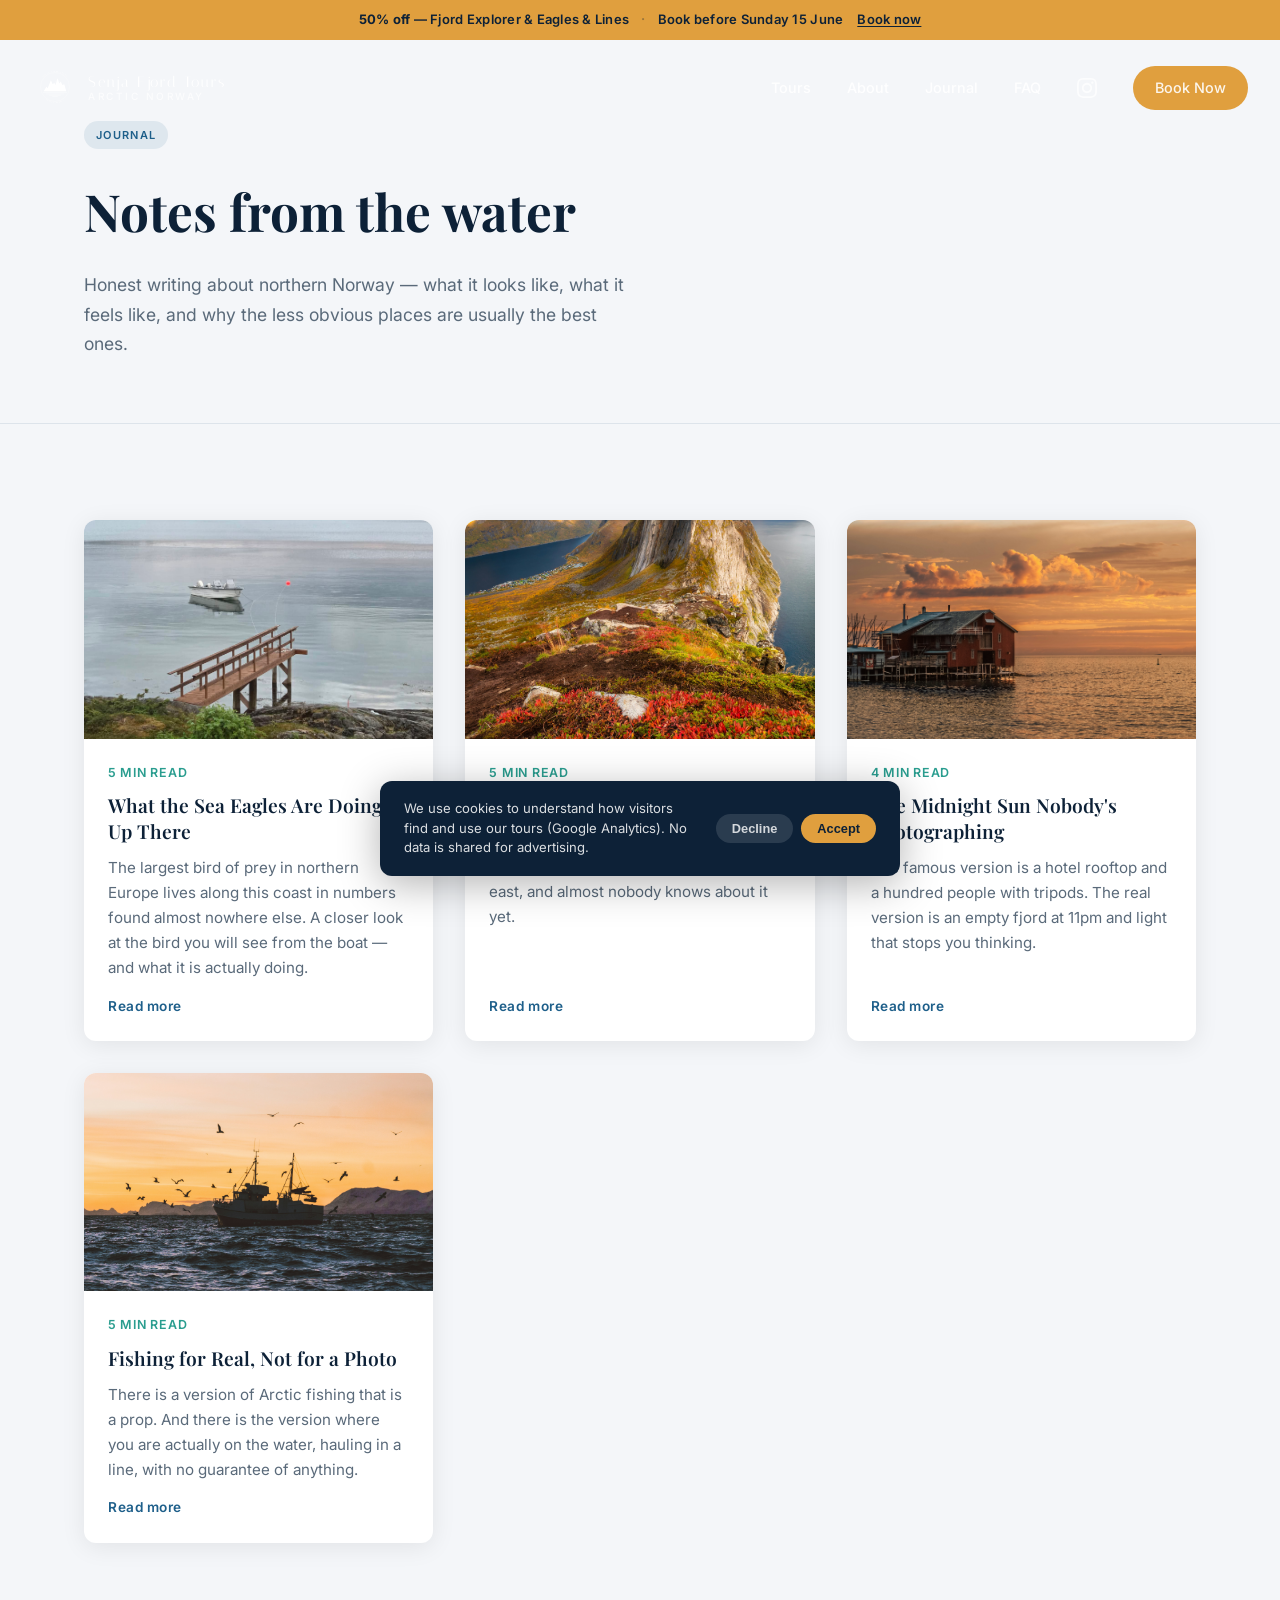
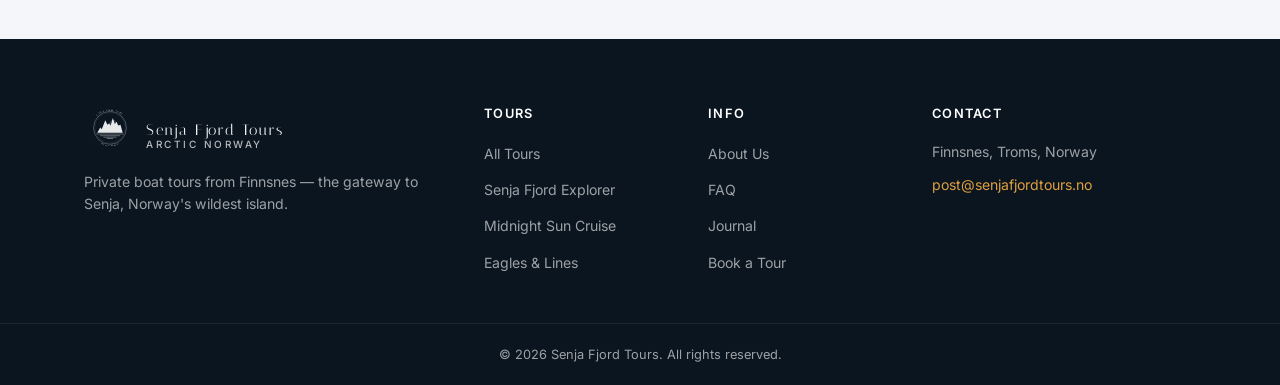
==== commit 0934c329: "Updates" ====
--- a/blog/index.html
+++ b/blog/index.html
@@ -104,6 +104,18 @@
       <div class="blog-grid">
 
         <article class="blog-card">
+          <a href="/blog/sea-eagles-of-senja/" class="blog-card__img-wrap">
+            <img src="../images/eagles-lines-boat.jpg" alt="The Eagles &amp; Lines boat on a calm inner Senja fjord — sea eagle country" class="blog-card__img" loading="lazy" />
+          </a>
+          <div class="blog-card__body">
+            <span class="blog-card__meta">5 min read</span>
+            <h2 class="blog-card__title"><a href="/blog/sea-eagles-of-senja/">What the Sea Eagles Are Doing Up There</a></h2>
+            <p class="blog-card__excerpt">The largest bird of prey in northern Europe lives along this coast in numbers found almost nowhere else. A closer look at the bird you will see from the boat — and what it is actually doing.</p>
+            <a href="/blog/sea-eagles-of-senja/" class="blog-card__link">Read more</a>
+          </div>
+        </article>
+
+        <article class="blog-card">
           <a href="/blog/senja-not-lofoten/" class="blog-card__img-wrap">
             <img src="../images/samuele-bertoli-p_Hf6WlgKEE-unsplash.jpg" alt="Segla mountain rising from the Senja fjord — dramatic and entirely uncrowded" class="blog-card__img" loading="lazy" />
           </a>
--- a/css/style.css
+++ b/css/style.css
@@ -857,6 +857,88 @@
 }
 
 .book__form-wrap { position: relative; }
+
+/* ── Button-picker & stepper (booking form) ─────────────────── */
+.rf-bike-grid {
+  display: grid;
+  grid-template-columns: repeat(3, 1fr);
+  gap: 10px;
+}
+
+.rf-bike-btn {
+  display: flex;
+  flex-direction: column;
+  align-items: flex-start;
+  gap: 4px;
+  padding: 14px 16px;
+  border: 1.5px solid var(--border);
+  border-radius: var(--radius);
+  background: var(--white);
+  cursor: pointer;
+  transition: border-color .15s, background .15s;
+  text-align: left;
+  width: 100%;
+}
+
+.rf-bike-btn:hover { border-color: var(--amber); }
+
+.rf-bike-grid.input--error { outline: 2px solid #c0392b; outline-offset: 2px; border-radius: var(--radius); }
+
+.rf-bike-btn.is-active {
+  border-color: var(--amber);
+  background: rgba(224,159,62,.08);
+}
+
+.rf-bike-name {
+  font-size: .92rem;
+  font-weight: 600;
+  color: var(--text);
+}
+
+.rf-bike-price {
+  font-size: .82rem;
+  color: var(--text-muted);
+}
+
+.rf-stepper {
+  display: flex;
+  align-items: center;
+  width: 100%;
+  border: 1.5px solid var(--border);
+  border-radius: var(--radius-sm);
+  overflow: hidden;
+  background: var(--white);
+}
+
+.rf-stepper-btn {
+  width: 42px;
+  height: 42px;
+  font-size: 1.2rem;
+  background: none;
+  border: none;
+  cursor: pointer;
+  color: var(--text);
+  transition: background .15s;
+  flex-shrink: 0;
+}
+
+.rf-stepper-btn:hover { background: var(--bg); }
+
+.rf-stepper-val {
+  flex: 1;
+  text-align: center;
+  font-size: 1rem;
+  font-weight: 600;
+  color: var(--text);
+  border-left: 1.5px solid var(--border);
+  border-right: 1.5px solid var(--border);
+  line-height: 42px;
+}
+
+@media (max-width: 700px) {
+  .rf-bike-grid { grid-template-columns: 1fr; }
+}
+/* /Button-picker & stepper */
 
 .form__confirm {
   display: flex;
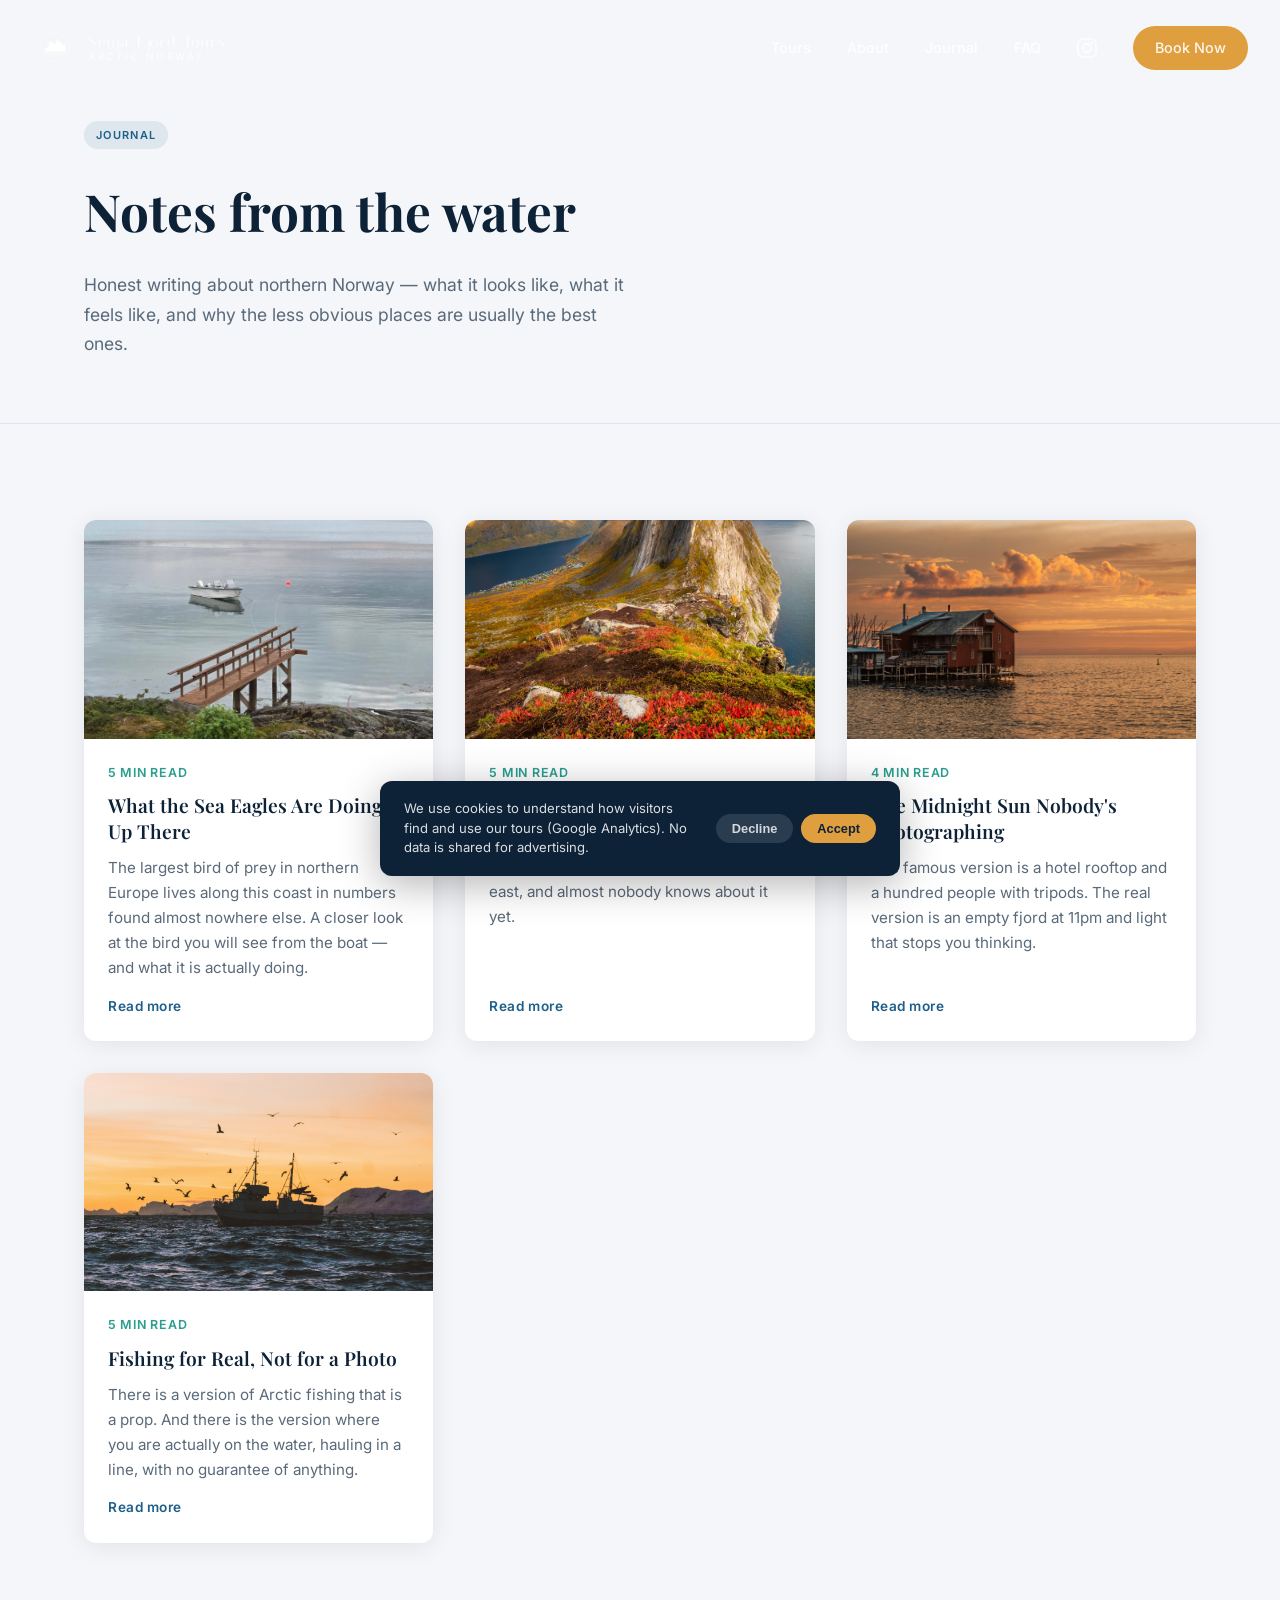
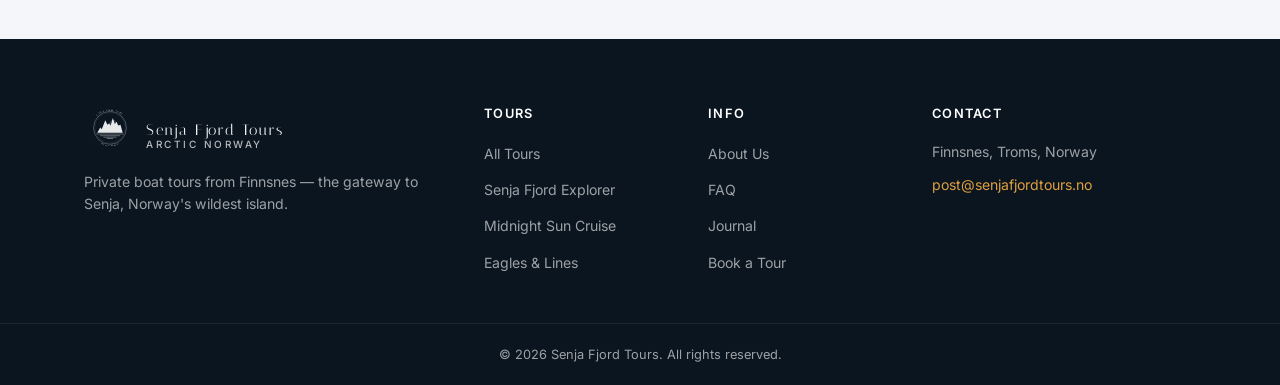
==== commit df298704: "cmpaing" ====
--- a/blog/index.html
+++ b/blog/index.html
@@ -63,14 +63,6 @@
 </head>
 <body>
 
-  <!-- CAMPAIGN: remove after 15 June 2026 -->
-  <div class="campaign-bar">
-    <span><strong>50% off</strong> — Fjord Explorer &amp; Eagles &amp; Lines</span>
-    <span class="sep">·</span>
-    <span class="campaign-bar__detail">Book before Sunday 15 June</span>
-    <a href="/#book">Book now</a>
-  </div>
-  <!-- /CAMPAIGN -->
   <header class="nav" id="nav">
     <a href="/" class="nav__brand" aria-label="Senja Fjord Tours — home">
       <span class="nav__logo" aria-hidden="true"></span>
--- a/css/style.css
+++ b/css/style.css
@@ -159,36 +159,10 @@
   color: var(--white);
 }
 
-/* ── Campaign bar — REMOVE AFTER 15 June 2026 ───────────────── */
-.campaign-bar {
-  position: fixed;
-  top: 0; left: 0; right: 0;
-  z-index: 101;
-  background: var(--amber);
-  color: var(--navy-deep);
-  text-align: center;
-  padding: 0 20px;
-  height: 40px;
-  display: flex;
-  align-items: center;
-  justify-content: center;
-  gap: 6px;
-  font-size: 0.8125rem;
-  font-weight: 600;
-  letter-spacing: 0.02em;
-}
-.campaign-bar a { color: inherit; text-decoration: underline; text-underline-offset: 2px; margin-left: 8px; }
-.campaign-bar .sep { opacity: 0.35; margin: 0 6px; }
-@media (max-width: 600px) {
-  .campaign-bar .campaign-bar__detail { display: none; }
-}
-.price--was { text-decoration: line-through; opacity: 0.45; margin-right: 4px; font-size: 0.875em; }
-/* /Campaign bar */
-
 /* ── Navigation ──────────────────────────────────────────────── */
 .nav {
   position: fixed;
-  top: 40px; left: 0; right: 0; /* CAMPAIGN: revert top to 0 after 15 June 2026 */
+  top: 0; left: 0; right: 0;
   z-index: 100;
   height: var(--nav-h);
   display: flex;
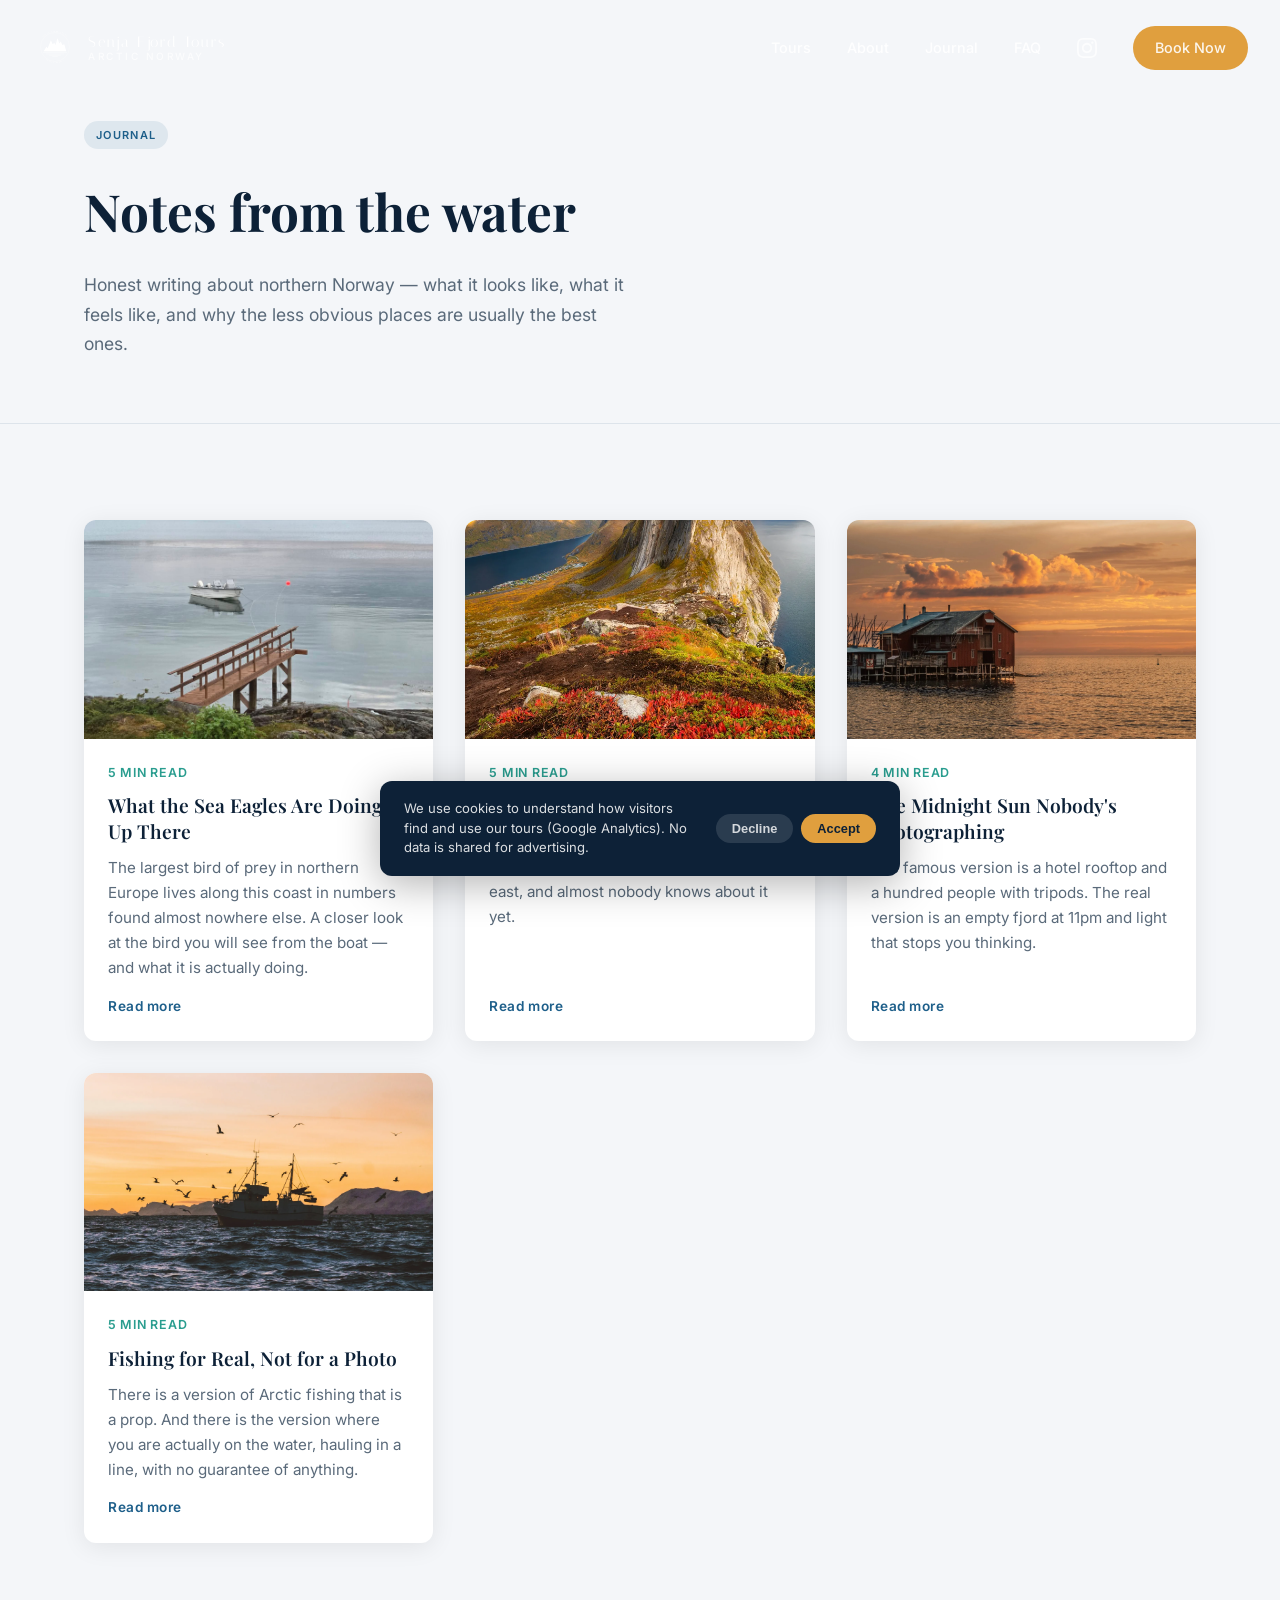
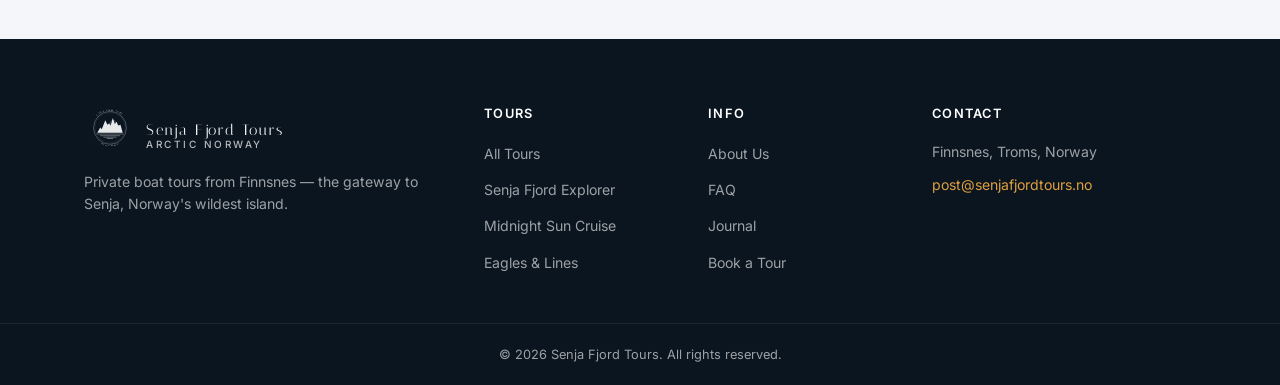
==== commit 9a08b38f: "SEO" ====
--- a/blog/index.html
+++ b/blog/index.html
@@ -41,7 +41,7 @@
         "url": "https://www.senjafjordtours.no/blog/",
         "name": "Journal — Senja Fjord Tours",
         "datePublished": "2026-06-05",
-        "dateModified": "2026-06-05"
+        "dateModified": "2026-06-21"
       },
       {
         "@type": "BreadcrumbList",
@@ -109,7 +109,7 @@
 
         <article class="blog-card">
           <a href="/blog/senja-not-lofoten/" class="blog-card__img-wrap">
-            <img src="../images/samuele-bertoli-p_Hf6WlgKEE-unsplash.jpg" alt="Segla mountain rising from the Senja fjord — dramatic and entirely uncrowded" class="blog-card__img" loading="lazy" />
+            <img src="../images/samuele-bertoli-p_Hf6WlgKEE-unsplash.webp" alt="Segla mountain rising from the Senja fjord — dramatic and entirely uncrowded" class="blog-card__img" loading="lazy" />
           </a>
           <div class="blog-card__body">
             <span class="blog-card__meta">5 min read</span>
@@ -121,7 +121,7 @@
 
         <article class="blog-card">
           <a href="/blog/midnight-sun-on-the-water/" class="blog-card__img-wrap">
-            <img src="../images/felix-bacher-Tv_gr3_oB0E-unsplash.jpg" alt="Golden midnight sun light over a harbour and calm fjord" class="blog-card__img" loading="lazy" />
+            <img src="../images/felix-bacher-Tv_gr3_oB0E-unsplash.webp" alt="Golden midnight sun light over a harbour and calm fjord" class="blog-card__img" loading="lazy" />
           </a>
           <div class="blog-card__body">
             <span class="blog-card__meta">4 min read</span>
@@ -133,7 +133,7 @@
 
         <article class="blog-card">
           <a href="/blog/fishing-for-real/" class="blog-card__img-wrap">
-            <img src="../images/knut-troim-gwbjoBpUIy8-unsplash.jpg" alt="Fishing boat on the Arctic water at a vivid orange sunset" class="blog-card__img" loading="lazy" />
+            <img src="../images/knut-troim-gwbjoBpUIy8-unsplash.webp" alt="Fishing boat on the Arctic water at a vivid orange sunset" class="blog-card__img" loading="lazy" />
           </a>
           <div class="blog-card__body">
             <span class="blog-card__meta">5 min read</span>
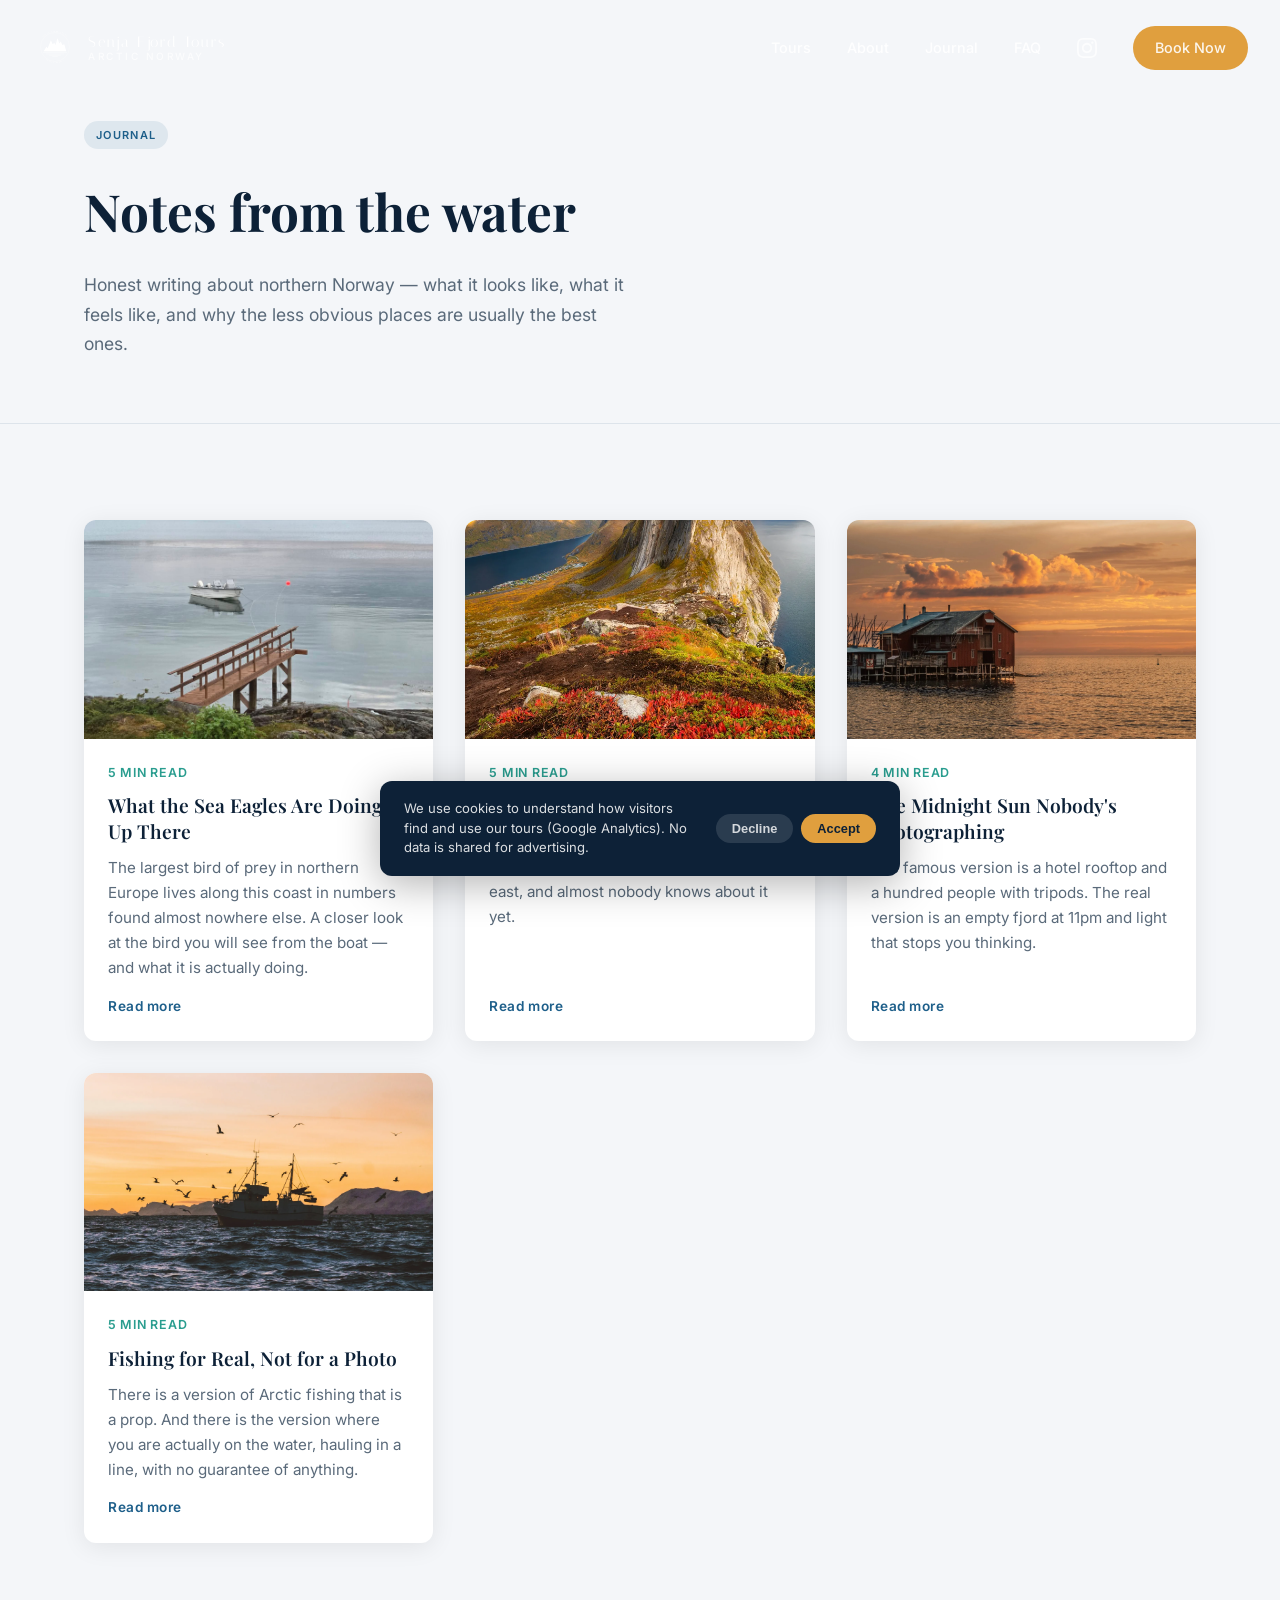
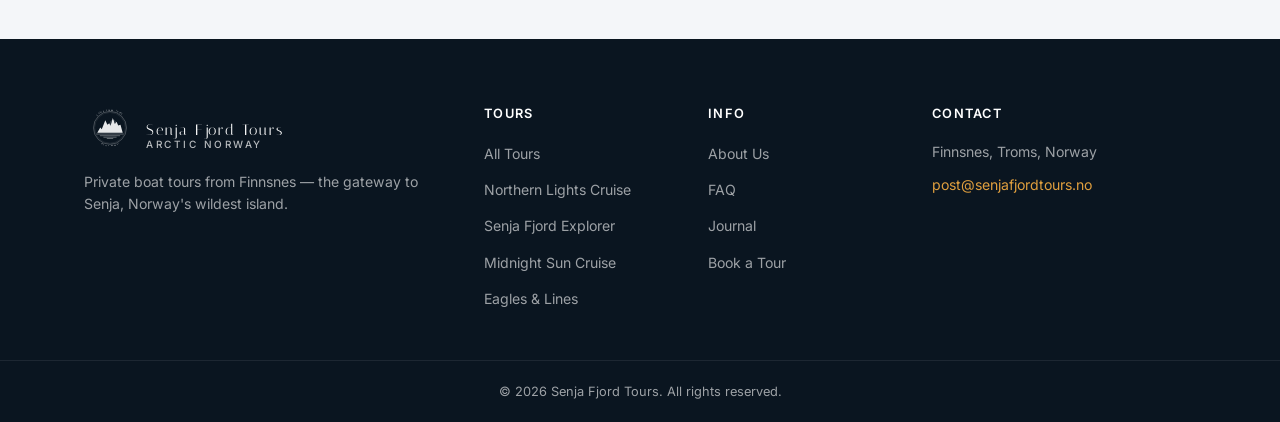
==== commit e4061d53: "Nordlys (h26)" ====
--- a/blog/index.html
+++ b/blog/index.html
@@ -160,6 +160,7 @@
         <h4>Tours</h4>
         <ul>
           <li><a href="/#tours">All Tours</a></li>
+          <li><a href="/northern-lights-cruise/">Northern Lights Cruise</a></li>
           <li><a href="/senja-fjord-explorer/">Senja Fjord Explorer</a></li>
                     <li><a href="/midnight-sun-cruise/">Midnight Sun Cruise</a></li>
                     <li><a href="/eagles-and-lines/">Eagles &amp; Lines</a></li>
--- a/css/style.css
+++ b/css/style.css
@@ -617,6 +617,29 @@
   color: var(--navy-deep);
 }
 
+.tour-card__badge--aurora {
+  background: rgba(42,157,143,.9);
+  color: var(--white);
+}
+
+/* In-season tour: spans the full grid width, image beside text */
+.tour-card--featured {
+  grid-column: 1 / -1;
+  display: grid;
+  grid-template-columns: 1.2fr 1fr;
+}
+
+.tour-card--featured .tour-card__img-wrap { height: 100%; min-height: 320px; }
+
+.tour-card--featured .tour-card__body {
+  padding: 32px 34px;
+  display: flex;
+  flex-direction: column;
+  justify-content: center;
+}
+
+.tour-card--featured .tour-card__title { font-size: 1.6rem; }
+
 .tour-card__body { padding: 20px 22px 22px; }
 
 .tour-card__meta {
@@ -639,6 +662,7 @@
 .difficulty--easy   { background: #cff4fc; color: #0c4a6e; }
 .difficulty--medium { background: #fff3cd; color: #7d4e00; }
 .difficulty--seasonal { background: #fde8d8; color: #7d3a00; }
+.difficulty--winter   { background: #d4f1ec; color: #0f5249; }
 
 .tour-card__duration,
 .tour-card__dist {
@@ -856,6 +880,8 @@
 
 .rf-bike-btn:hover { border-color: var(--amber); }
 
+.rf-bike-btn--featured { grid-column: 1 / -1; }
+
 .rf-bike-grid.input--error { outline: 2px solid #c0392b; outline-offset: 2px; border-radius: var(--radius); }
 
 .rf-bike-btn.is-active {
@@ -1177,9 +1203,13 @@
 
 .tour-hero__badges {
   display: flex;
+  align-items: center;
   gap: 10px;
   margin-bottom: 14px;
 }
+
+/* Card badges are absolutely positioned on images; in the hero they sit inline */
+.tour-hero__badges .tour-card__badge { position: static; }
 
 .tour-hero__title {
   font-family: var(--font-serif);
@@ -1696,6 +1726,9 @@
 
   .tours__grid { grid-template-columns: 1fr; }
   .tour-card--wide { max-width: 100%; }
+  .tour-card--featured { grid-template-columns: 1fr; }
+  .tour-card--featured .tour-card__img-wrap { height: 220px; min-height: 0; }
+  .tour-card--featured .tour-card__body { padding: 20px 22px 22px; }
 
   .gallery { height: 180px; }
 
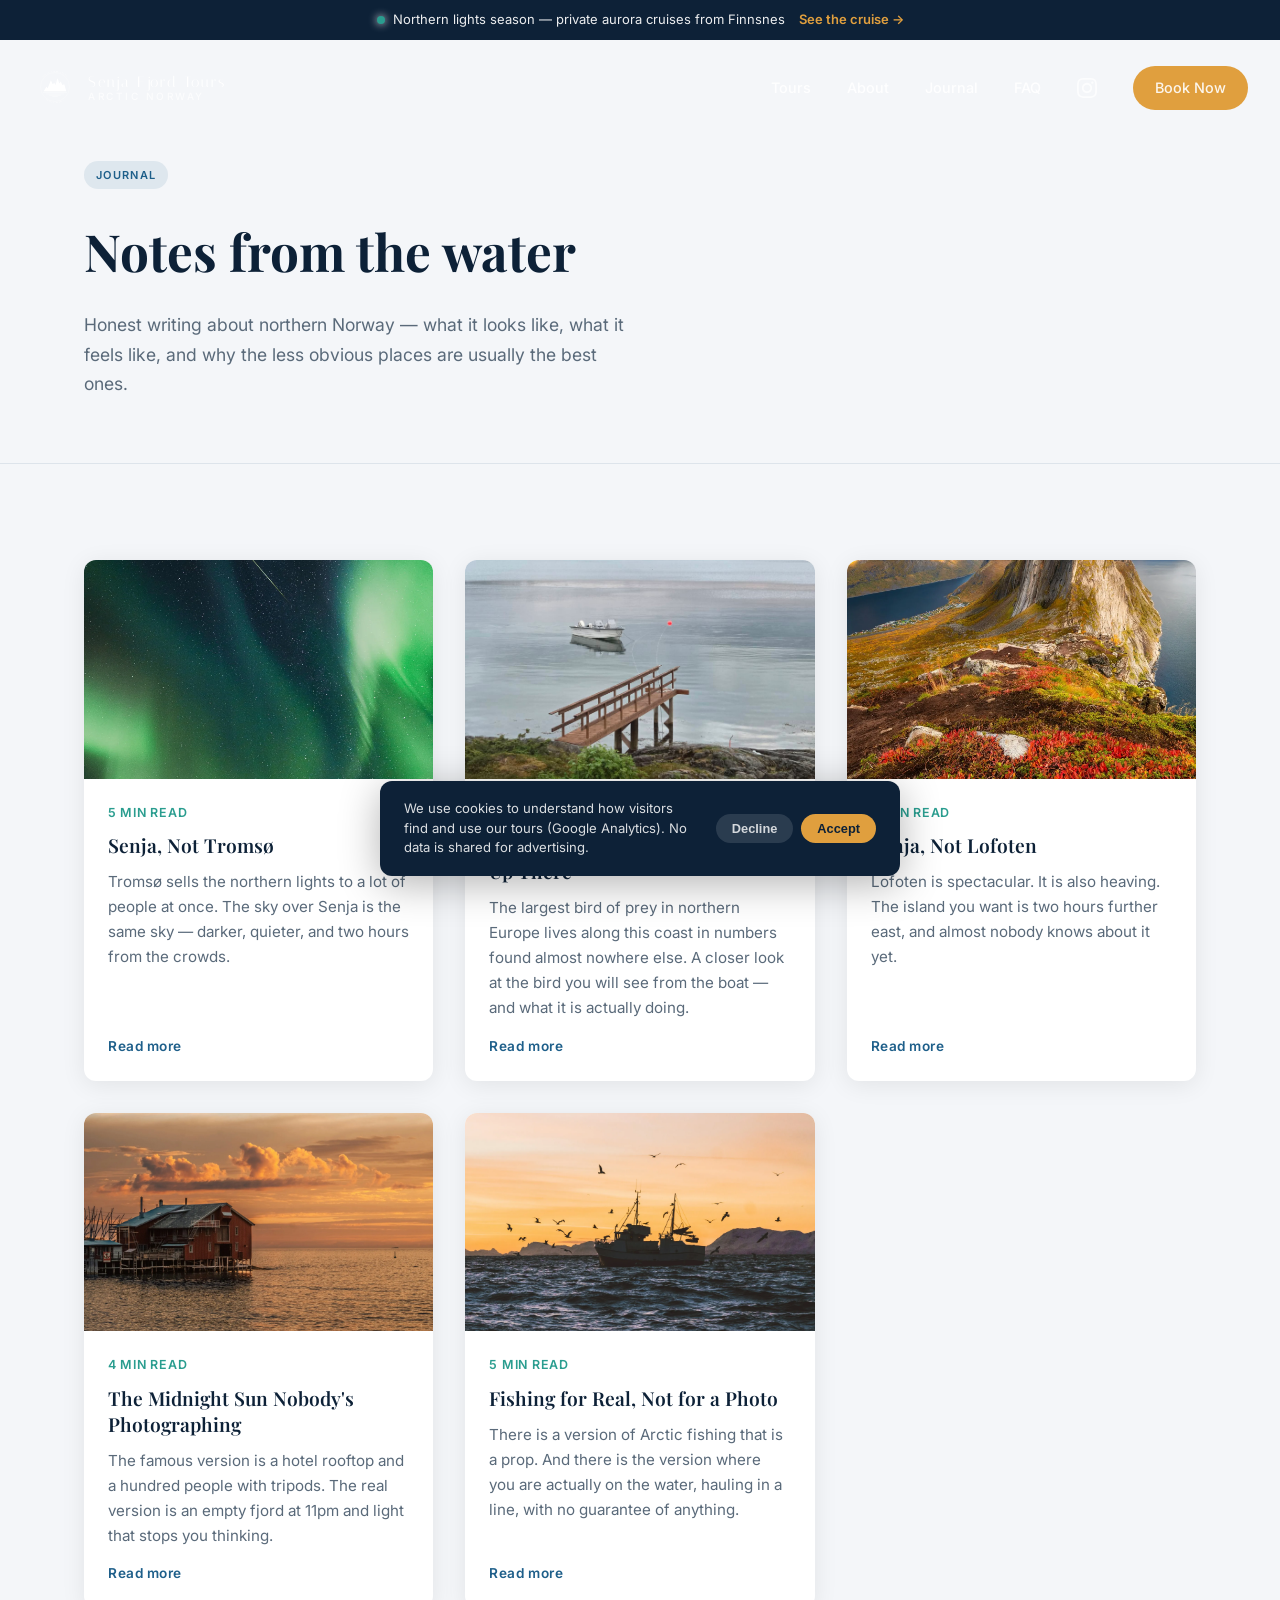
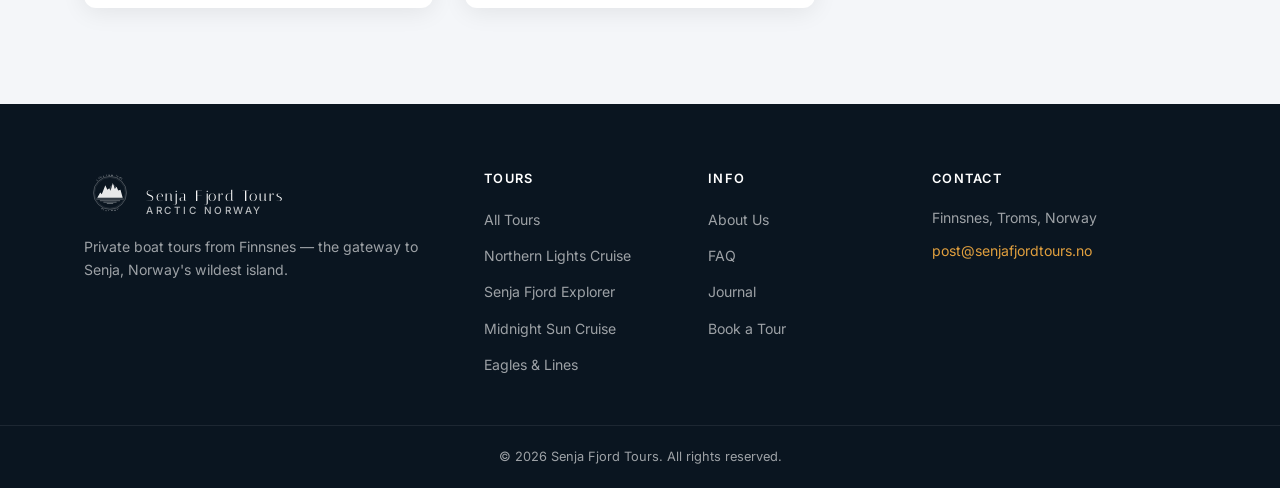
==== commit b49f01f2: "Journal northern lights." ====
--- a/blog/index.html
+++ b/blog/index.html
@@ -96,6 +96,18 @@
       <div class="blog-grid">
 
         <article class="blog-card">
+          <a href="/blog/northern-lights-senja-not-tromso/" class="blog-card__img-wrap">
+            <img src="../images/jaanus-jagomagi-Bg1hgJEU3Es-unsplash.webp" alt="Aurora and a shooting star over the mountains of Senja" class="blog-card__img" loading="lazy" />
+          </a>
+          <div class="blog-card__body">
+            <span class="blog-card__meta">5 min read</span>
+            <h2 class="blog-card__title"><a href="/blog/northern-lights-senja-not-tromso/">Senja, Not Tromsø</a></h2>
+            <p class="blog-card__excerpt">Tromsø sells the northern lights to a lot of people at once. The sky over Senja is the same sky — darker, quieter, and two hours from the crowds.</p>
+            <a href="/blog/northern-lights-senja-not-tromso/" class="blog-card__link">Read more</a>
+          </div>
+        </article>
+
+        <article class="blog-card">
           <a href="/blog/sea-eagles-of-senja/" class="blog-card__img-wrap">
             <img src="../images/eagles-lines-boat.jpg" alt="The Eagles &amp; Lines boat on a calm inner Senja fjord — sea eagle country" class="blog-card__img" loading="lazy" />
           </a>
--- a/css/style.css
+++ b/css/style.css
@@ -176,6 +176,121 @@
   background: rgba(244,246,249,.95);
   backdrop-filter: blur(12px);
   box-shadow: 0 1px 0 var(--border);
+}
+
+/* ── Northern lights ribbon (winter season, added by main.js) ─ */
+.aurora-ribbon {
+  position: fixed;
+  top: 0; left: 0; right: 0;
+  z-index: 101;
+  height: 40px;
+  display: flex;
+  align-items: center;
+  justify-content: center;
+  gap: 8px;
+  padding: 0 16px;
+  background: var(--navy-deep);
+  color: rgba(255,255,255,.92);
+  font-size: .8125rem;
+  white-space: nowrap;
+  overflow: hidden;
+}
+
+.aurora-ribbon__text {
+  min-width: 0;
+  overflow: hidden;
+  text-overflow: ellipsis;
+}
+
+.aurora-ribbon__short { display: none; }
+
+.aurora-ribbon strong { color: var(--white); font-weight: 600; }
+.aurora-ribbon .sep { opacity: .4; }
+.aurora-ribbon__detail { color: rgba(255,255,255,.6); }
+
+.aurora-ribbon a {
+  color: var(--amber);
+  font-weight: 600;
+  text-decoration: none;
+  margin-left: 6px;
+  flex-shrink: 0;
+}
+
+.aurora-ribbon a:hover { text-decoration: underline; text-underline-offset: 2px; }
+
+.aurora-dot {
+  width: 8px; height: 8px;
+  border-radius: 50%;
+  flex-shrink: 0;
+  background: var(--teal);
+  box-shadow: 0 0 8px currentColor;
+}
+
+.aurora-dot--good { background: #3ddc97; color: #3ddc97; }
+.aurora-dot--fair { background: var(--amber); color: var(--amber); }
+.aurora-dot--low  { background: #8a99a8; color: transparent; }
+
+html.has-aurora-ribbon { scroll-padding-top: 40px; }
+html.has-aurora-ribbon .nav { top: 40px; }
+html.has-aurora-ribbon .blog-index-hero { padding-top: 160px; }
+
+@media (max-width: 768px) {
+  .aurora-ribbon { font-size: .75rem; gap: 6px; }
+  .aurora-ribbon__detail,
+  .aurora-ribbon__later,
+  .aurora-ribbon__long { display: none; }
+  .aurora-ribbon__short { display: inline; }
+  html.has-aurora-ribbon .nav:not(.scrolled) .nav__menu { top: calc(var(--nav-h) + 40px); }
+}
+
+/* Small forecast chip on the northern lights tour card */
+.aurora-chip {
+  display: inline-flex;
+  align-items: center;
+  gap: 6px;
+  font-size: .75rem;
+  font-weight: 600;
+  color: var(--navy-deep);
+  background: var(--bg);
+  border: 1px solid var(--border);
+  padding: 3px 10px 3px 8px;
+  border-radius: 100px;
+}
+
+.aurora-chip[hidden] { display: none; }
+
+/* 3-night outlook on the northern lights page (scoped to beat .tour-page__body ul) */
+.tour-page__body .aurora-outlook {
+  margin: 16px 0 10px;
+  gap: 8px;
+}
+
+.tour-page__body .aurora-outlook[hidden] { display: none; }
+
+.tour-page__body .aurora-outlook li {
+  display: flex;
+  flex-wrap: wrap;
+  align-items: center;
+  gap: 4px 10px;
+  white-space: nowrap;
+  padding: 10px 14px;
+  background: var(--white);
+  border: 1px solid var(--border);
+  border-radius: var(--radius-sm);
+  font-size: .9rem;
+  color: var(--text);
+}
+
+.tour-page__body .aurora-outlook li::before { content: none; }
+
+.aurora-outlook__day { font-weight: 600; min-width: 80px; }
+.aurora-outlook__meta { margin-left: auto; color: var(--text-muted); font-size: .82rem; }
+
+.tour-page__note {
+  font-size: .82rem;
+  color: var(--text-muted);
+  line-height: 1.6;
+  margin-bottom: 24px;
 }
 
 .nav__brand {
@@ -1929,6 +2044,14 @@
   color: var(--navy-deep);
   margin: 40px 0 16px;
 }
+.blog-post__body h3 {
+  font-family: var(--font-sans);
+  font-size: 1.05rem;
+  font-weight: 600;
+  color: var(--navy-deep);
+  margin: 24px 0 6px;
+}
+.blog-post__body h3 + p { margin-bottom: 12px; }
 .blog-post__cta {
   background: var(--bg);
   border-radius: var(--radius);
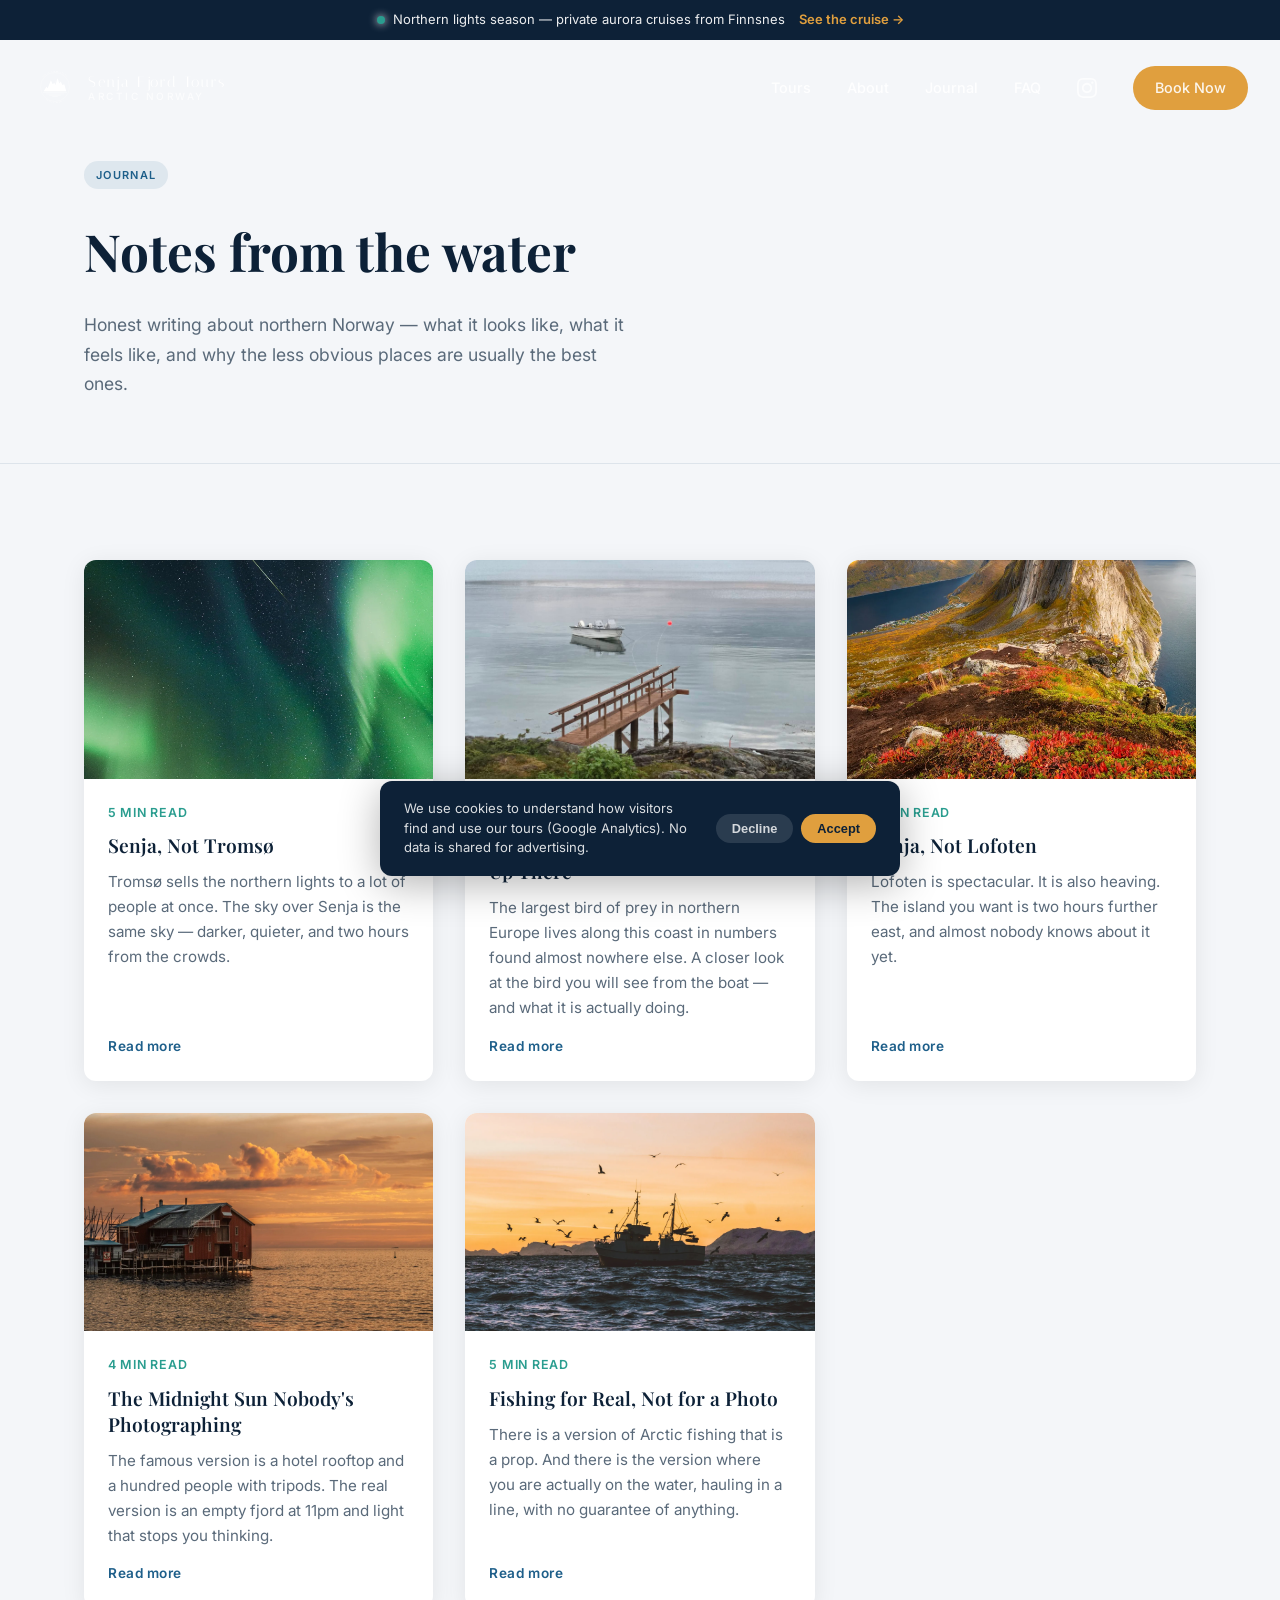
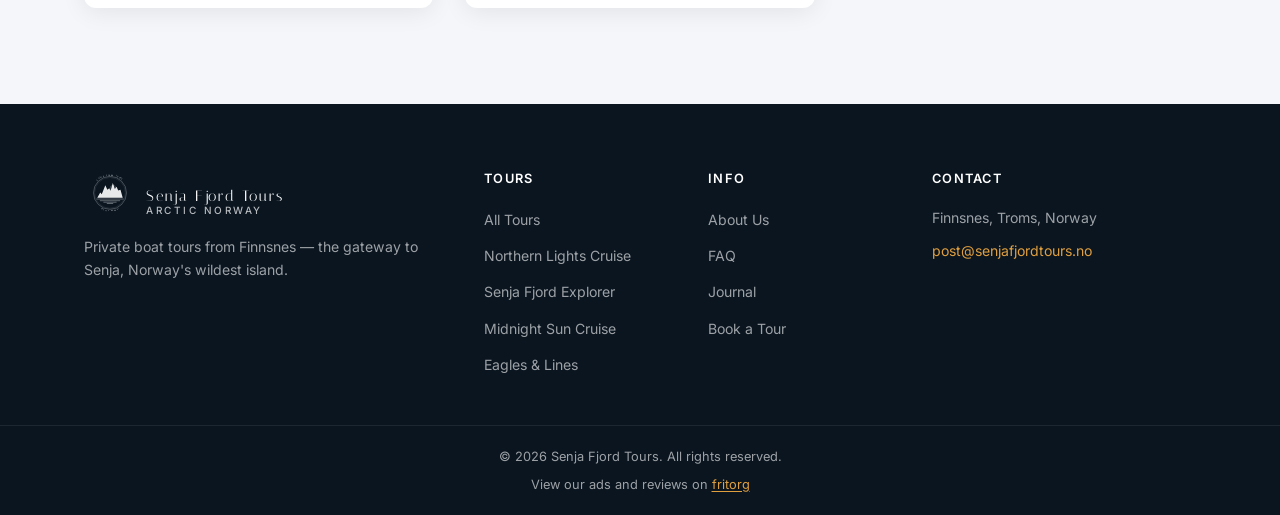
==== commit ac1532dd: "Link to Senja Fjord Tours shop on fritorg Adds a "View our ads and reviews on fritorg" line to the f" ====
--- a/blog/index.html
+++ b/blog/index.html
@@ -195,6 +195,7 @@
     </div>
     <div class="footer__bottom">
       <p>&copy; 2026 Senja Fjord Tours. All rights reserved.</p>
+      <p class="footer__fritorg">View our ads and reviews on <a href="https://www.fritorg.no/en/s/senja-fjord-tours" target="_blank" rel="noopener">fritorg</a></p>
     </div>
   </footer>
 
--- a/css/style.css
+++ b/css/style.css
@@ -561,6 +561,9 @@
   line-height: 1.55;
 }
 
+.about__list a { color: var(--blue-mid); text-decoration: underline; text-underline-offset: 2px; }
+.about__list a:hover { color: var(--amber-dark); }
+
 .about__list li::before {
   content: '';
   flex-shrink: 0;
@@ -1274,6 +1277,9 @@
   text-align: center;
   font-size: .8rem;
 }
+
+.footer__fritorg { margin-top: 6px; }
+.footer__fritorg a { color: var(--amber); text-decoration: underline; text-underline-offset: 2px; }
 
 /* ── Tour sub-pages ──────────────────────────────────────────── */
 .tour-hero {
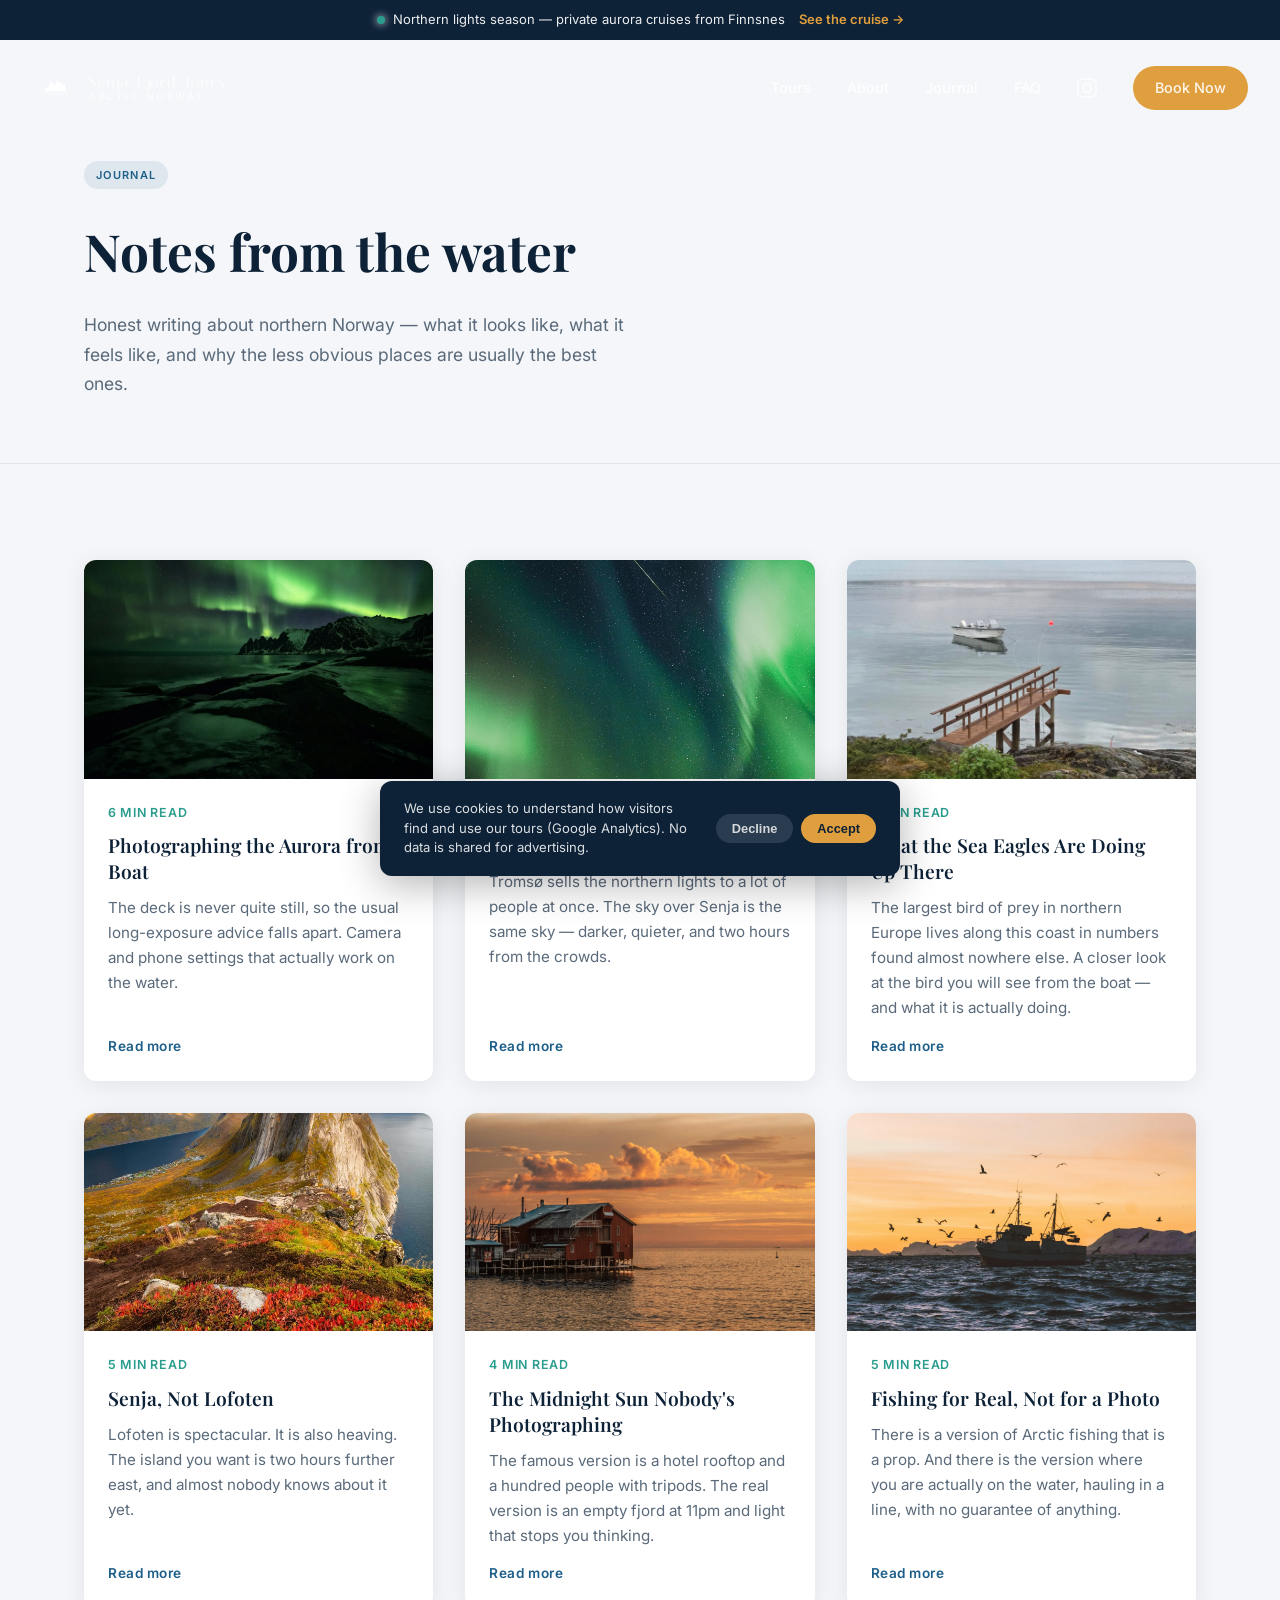
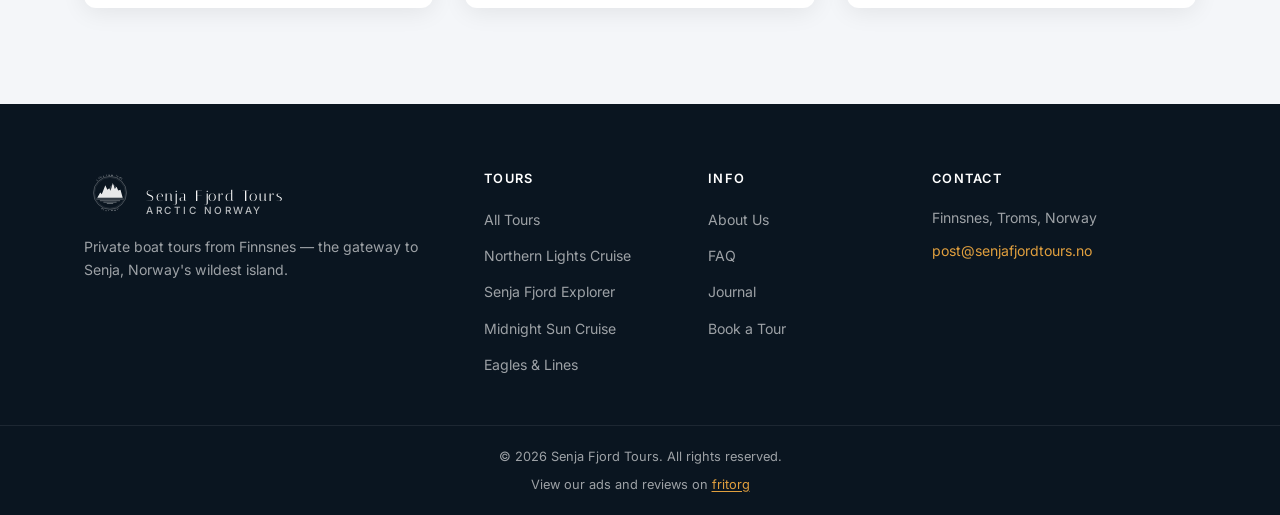
==== commit 34e39b3f: "Add aurora photography journal post and forecast draft Publish "Photographing the Aurora from a Boat" ====
--- a/blog/index.html
+++ b/blog/index.html
@@ -96,6 +96,18 @@
       <div class="blog-grid">
 
         <article class="blog-card">
+          <a href="/blog/photographing-northern-lights-from-a-boat/" class="blog-card__img-wrap">
+            <img src="../images/federico-bottos-uWmWoH9maR4-unsplash.webp" alt="Northern lights over Senja's peaks reflected in the fjord" class="blog-card__img" loading="lazy" />
+          </a>
+          <div class="blog-card__body">
+            <span class="blog-card__meta">6 min read</span>
+            <h2 class="blog-card__title"><a href="/blog/photographing-northern-lights-from-a-boat/">Photographing the Aurora from a Boat</a></h2>
+            <p class="blog-card__excerpt">The deck is never quite still, so the usual long-exposure advice falls apart. Camera and phone settings that actually work on the water.</p>
+            <a href="/blog/photographing-northern-lights-from-a-boat/" class="blog-card__link">Read more</a>
+          </div>
+        </article>
+
+        <article class="blog-card">
           <a href="/blog/northern-lights-senja-not-tromso/" class="blog-card__img-wrap">
             <img src="../images/jaanus-jagomagi-Bg1hgJEU3Es-unsplash.webp" alt="Aurora and a shooting star over the mountains of Senja" class="blog-card__img" loading="lazy" />
           </a>
--- a/css/style.css
+++ b/css/style.css
@@ -2058,6 +2058,17 @@
   margin: 24px 0 6px;
 }
 .blog-post__body h3 + p { margin-bottom: 12px; }
+.blog-post__body ul {
+  list-style: disc;
+  padding-left: 22px;
+  margin: 0 0 24px;
+}
+.blog-post__body li {
+  font-size: 1.05rem;
+  line-height: 1.7;
+  color: var(--text);
+  margin-bottom: 8px;
+}
 .blog-post__cta {
   background: var(--bg);
   border-radius: var(--radius);
